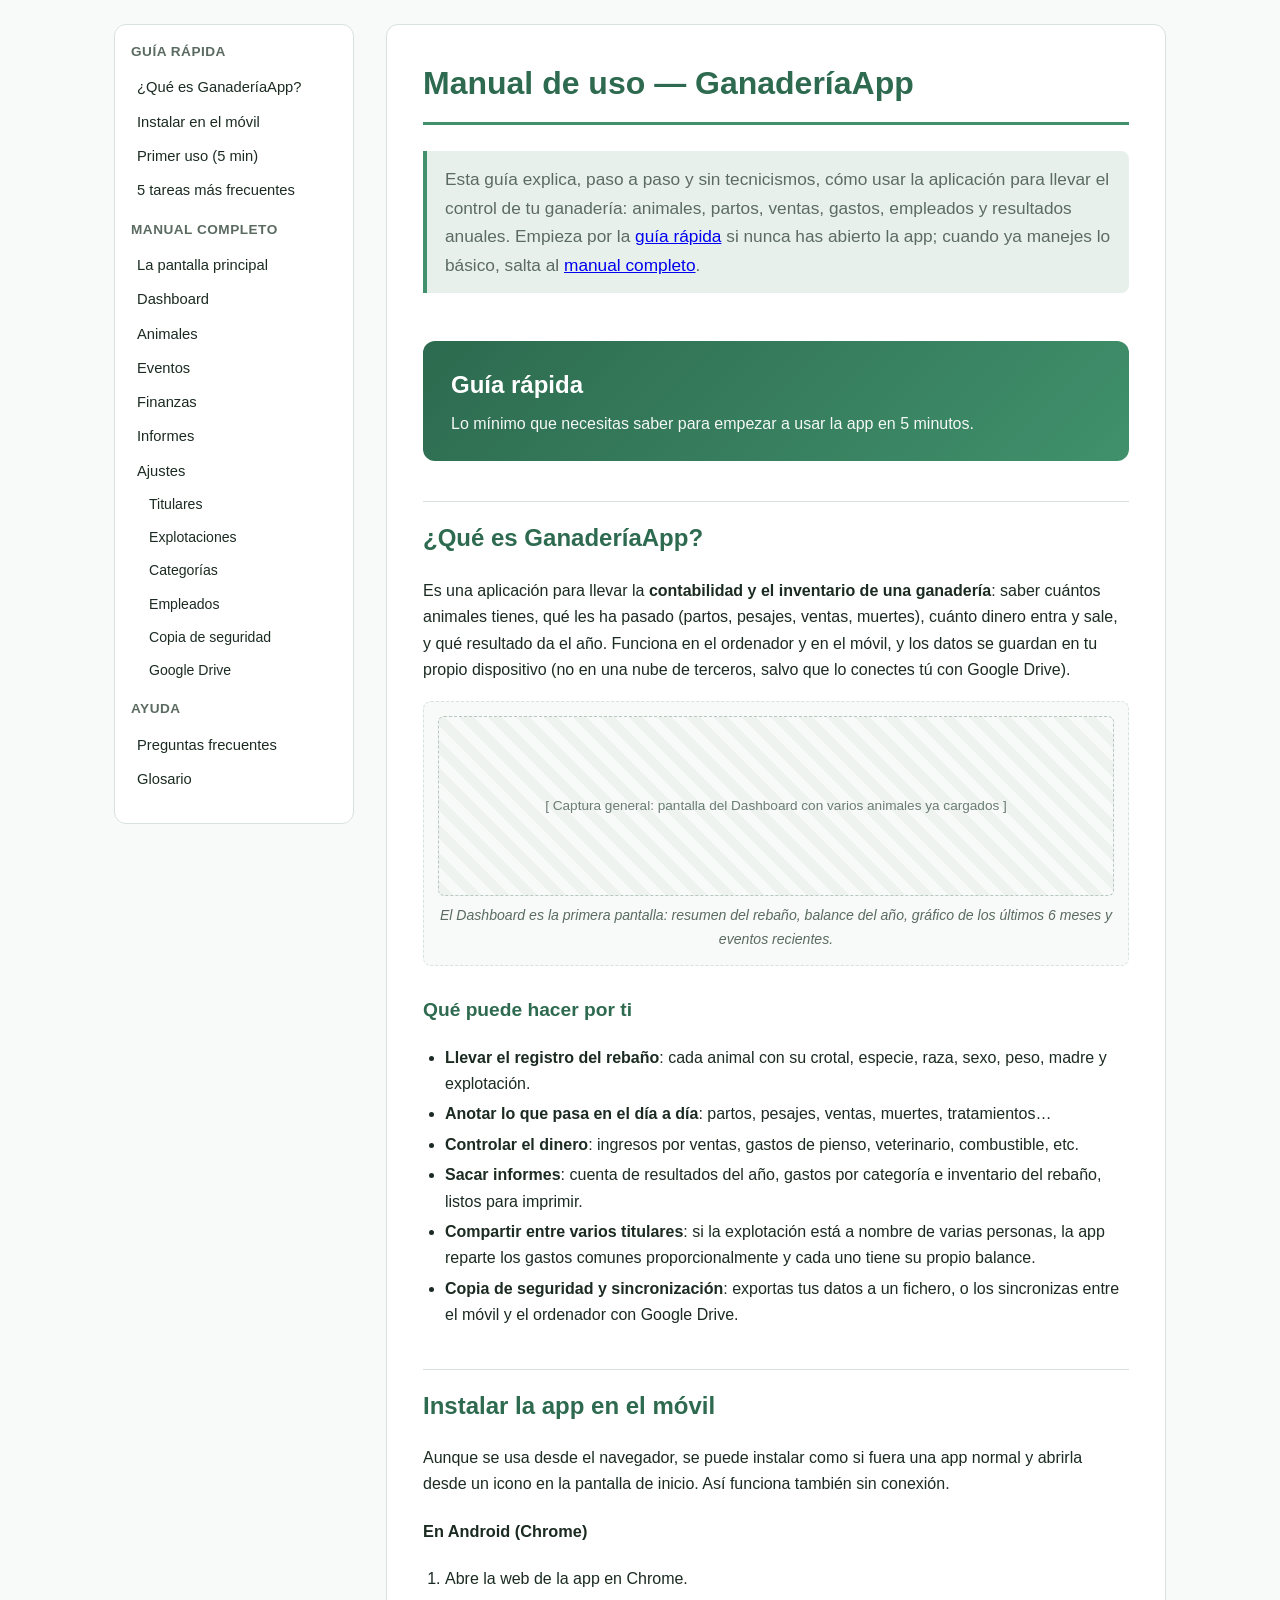
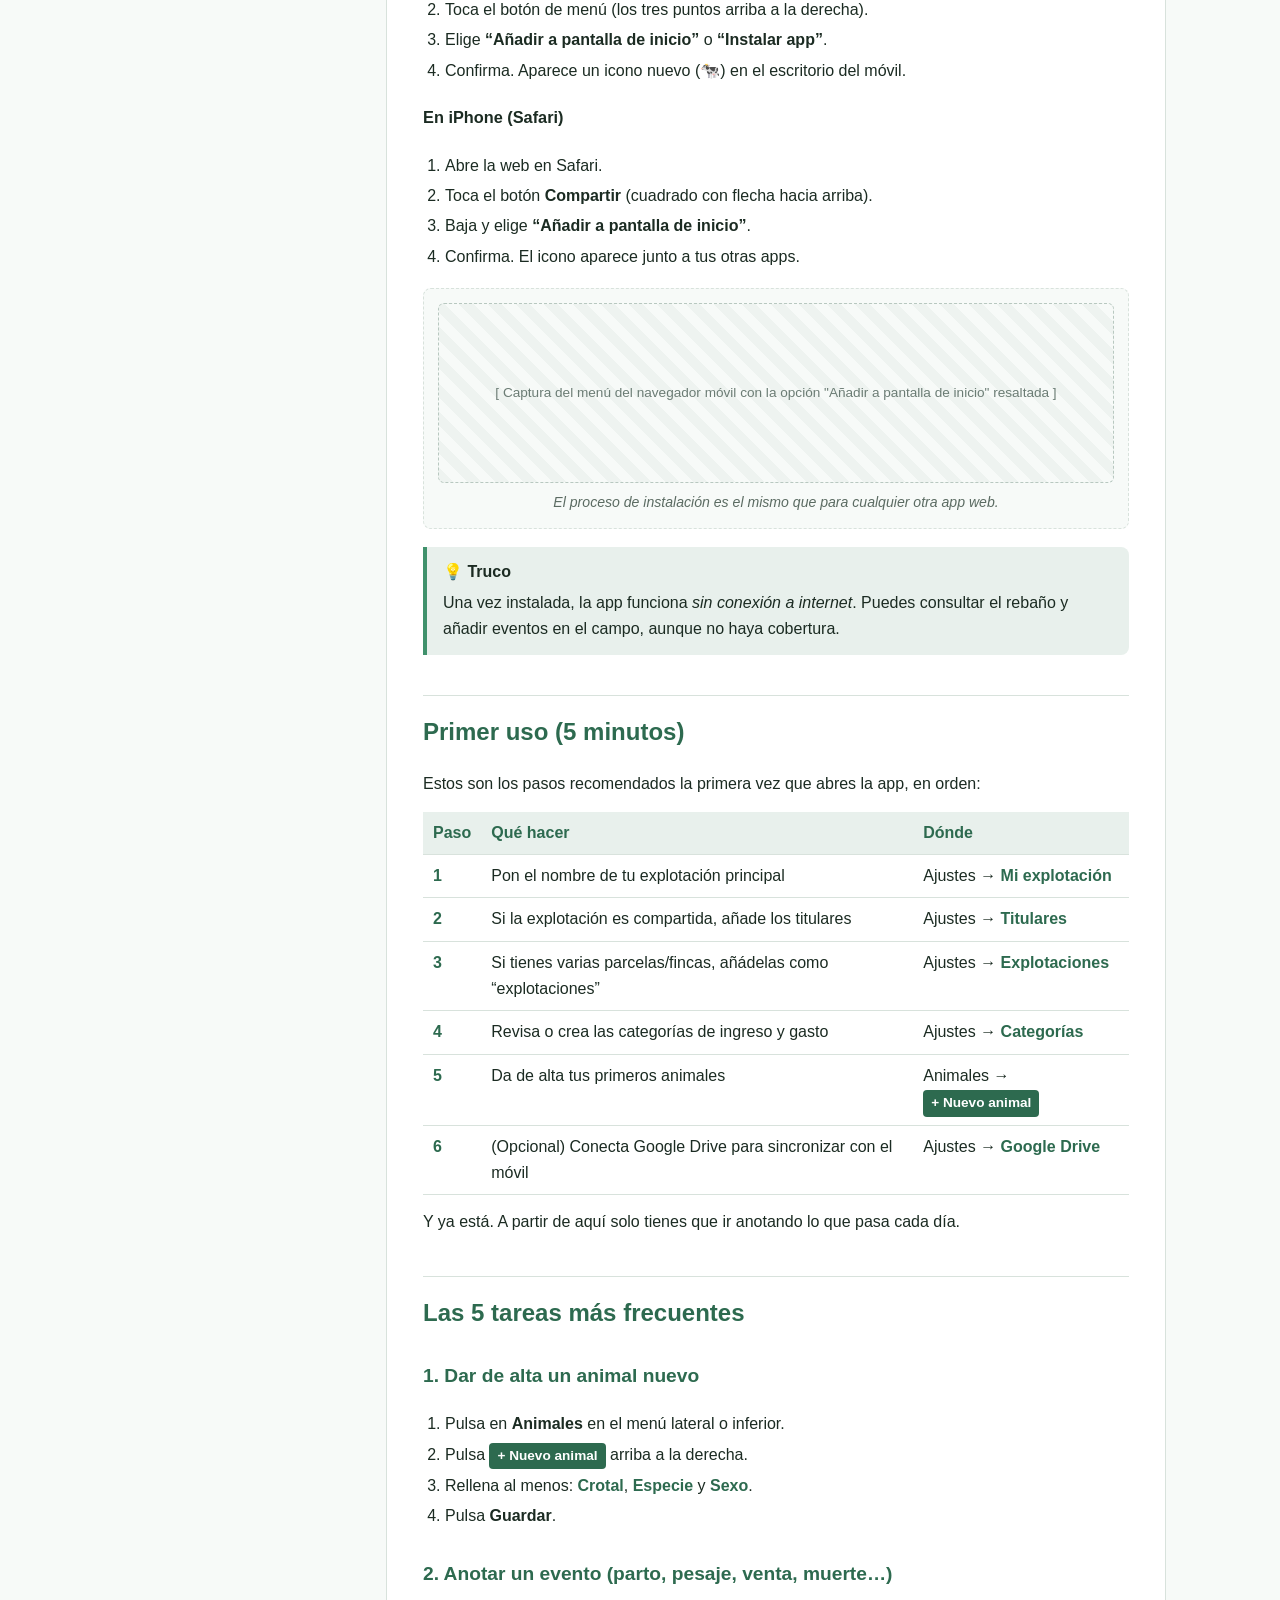
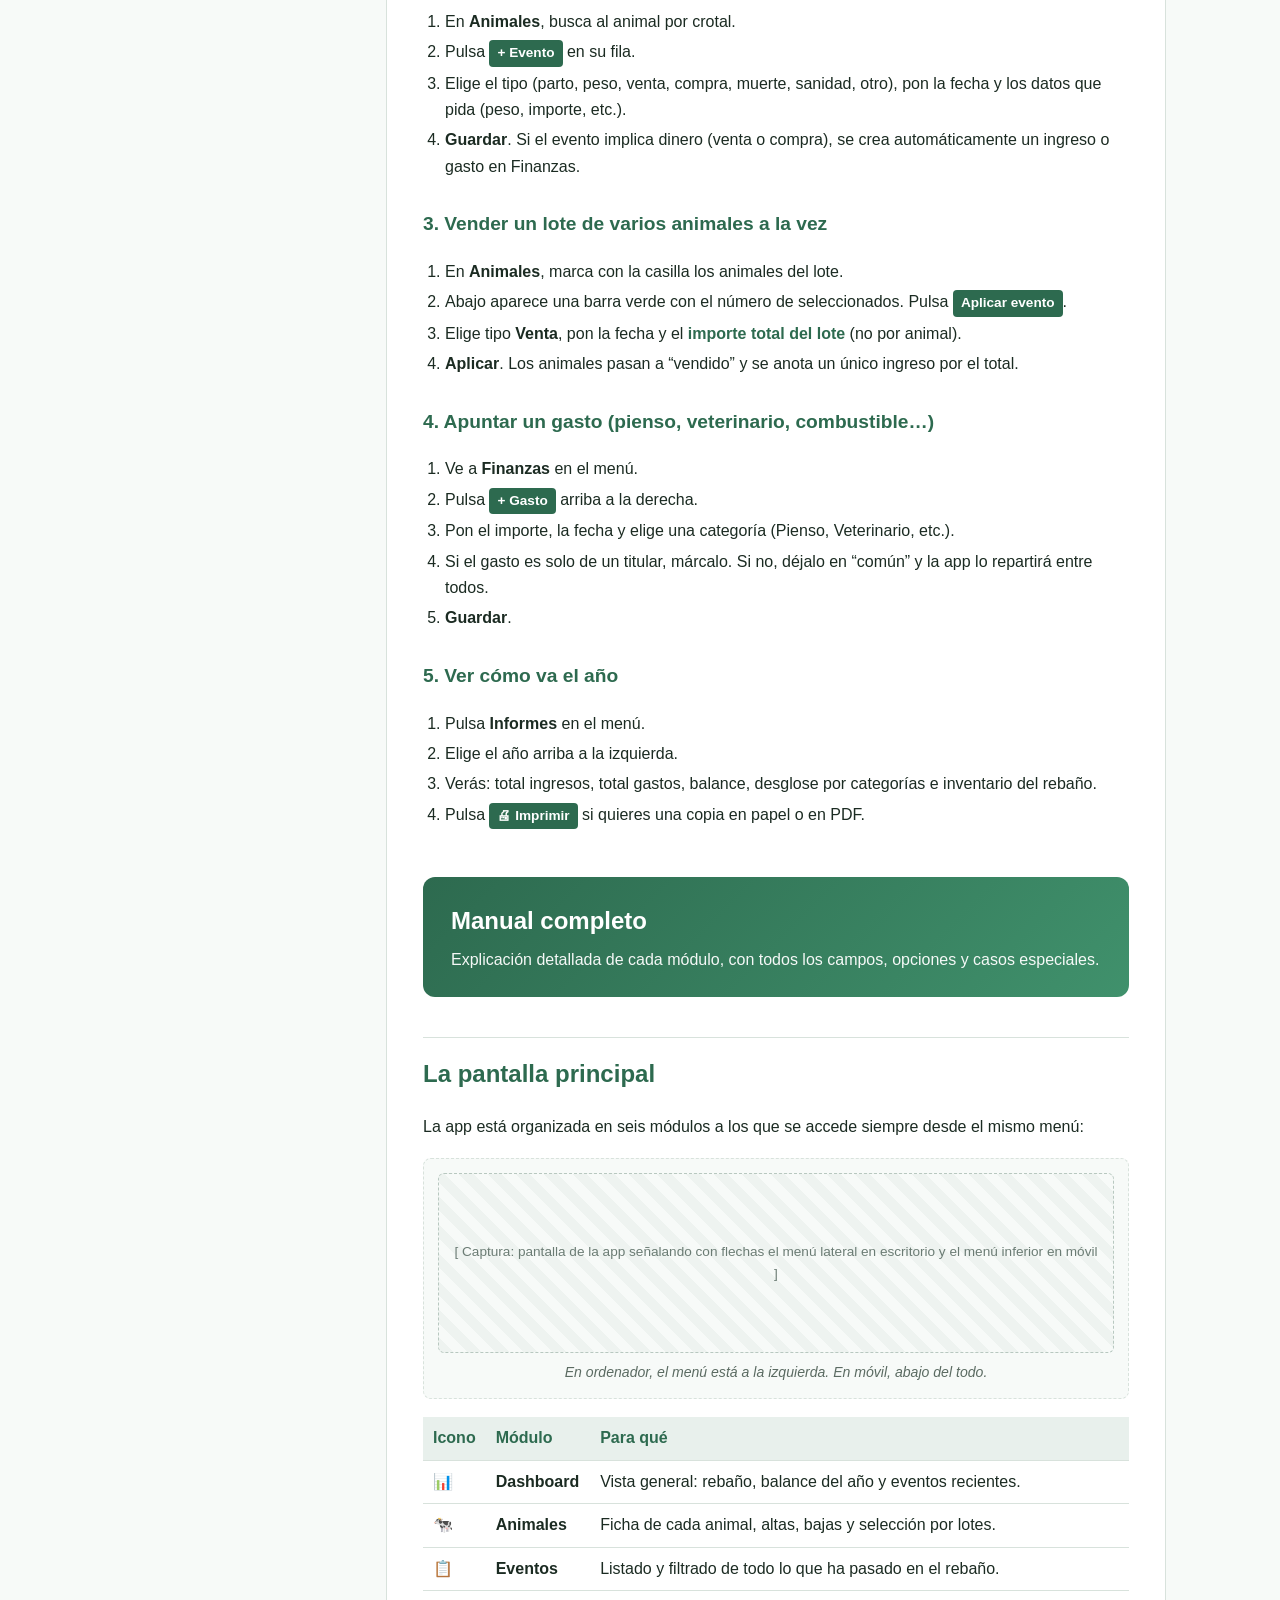
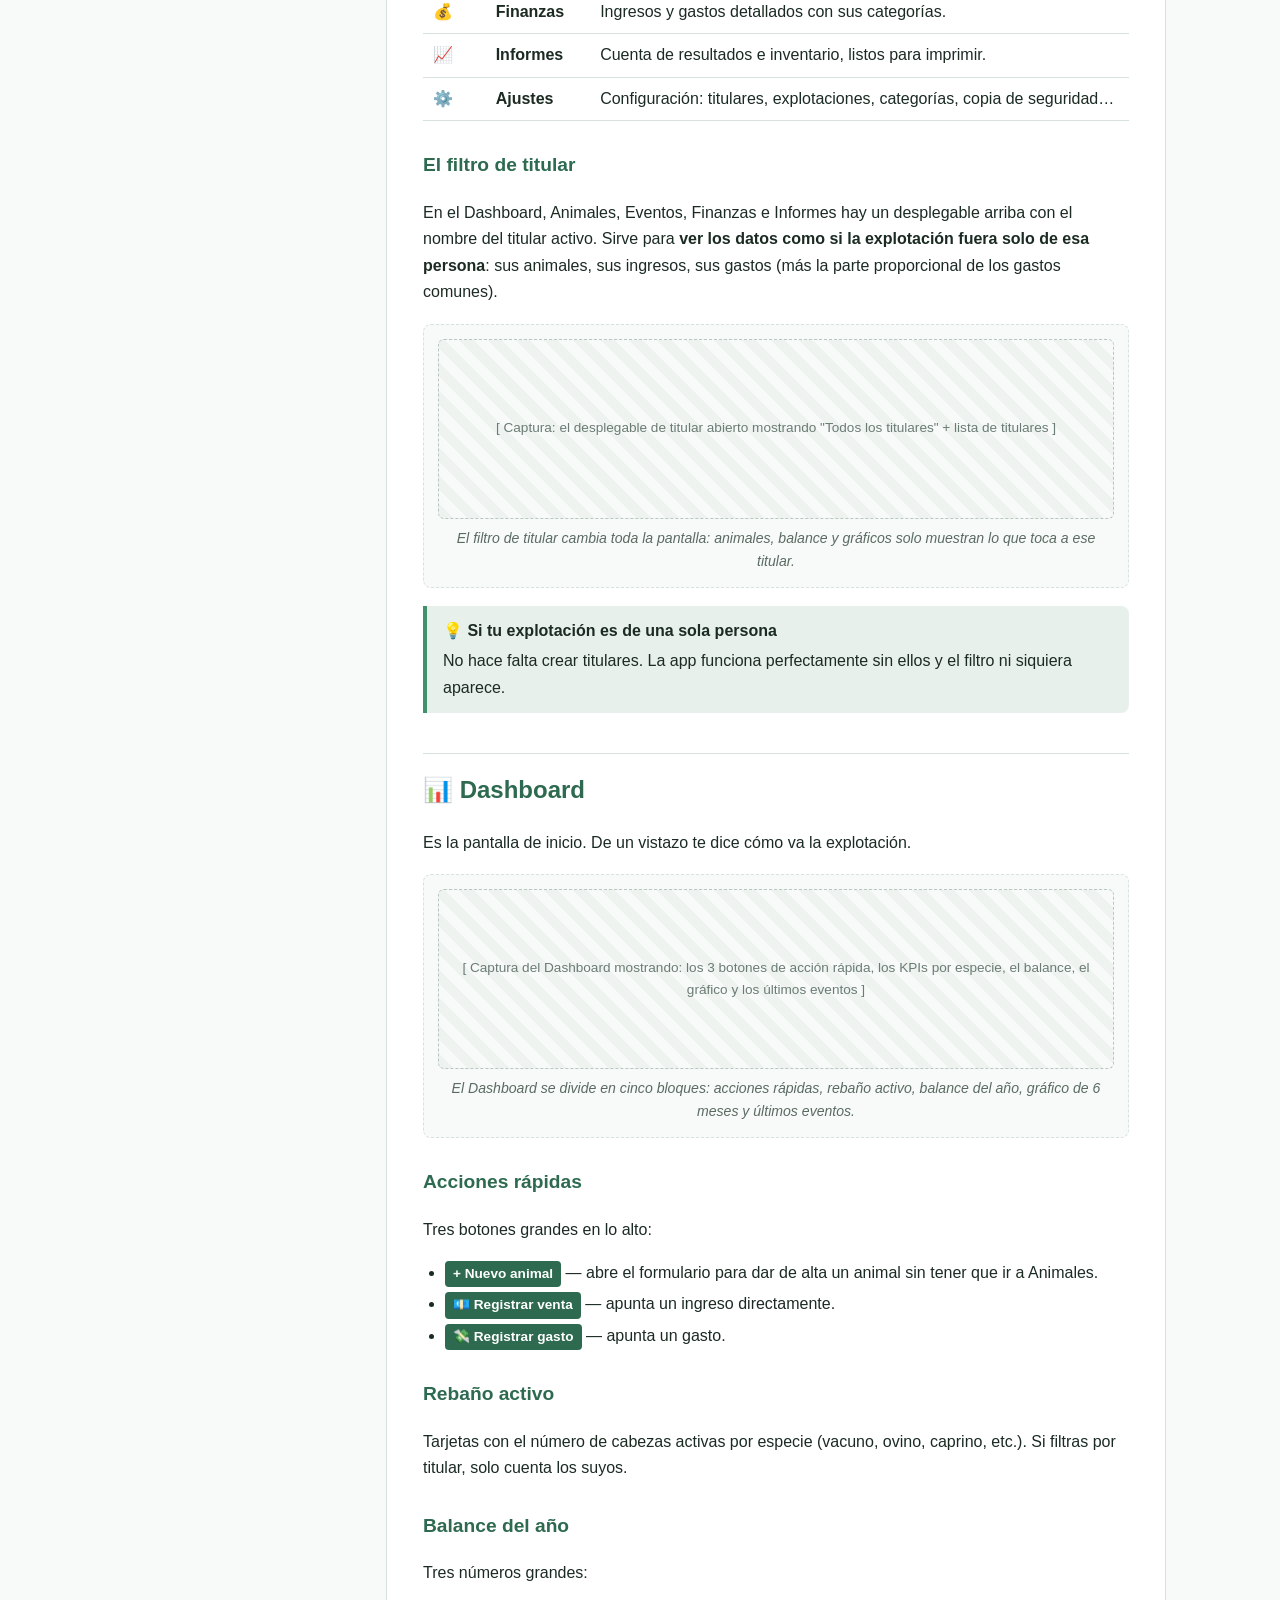
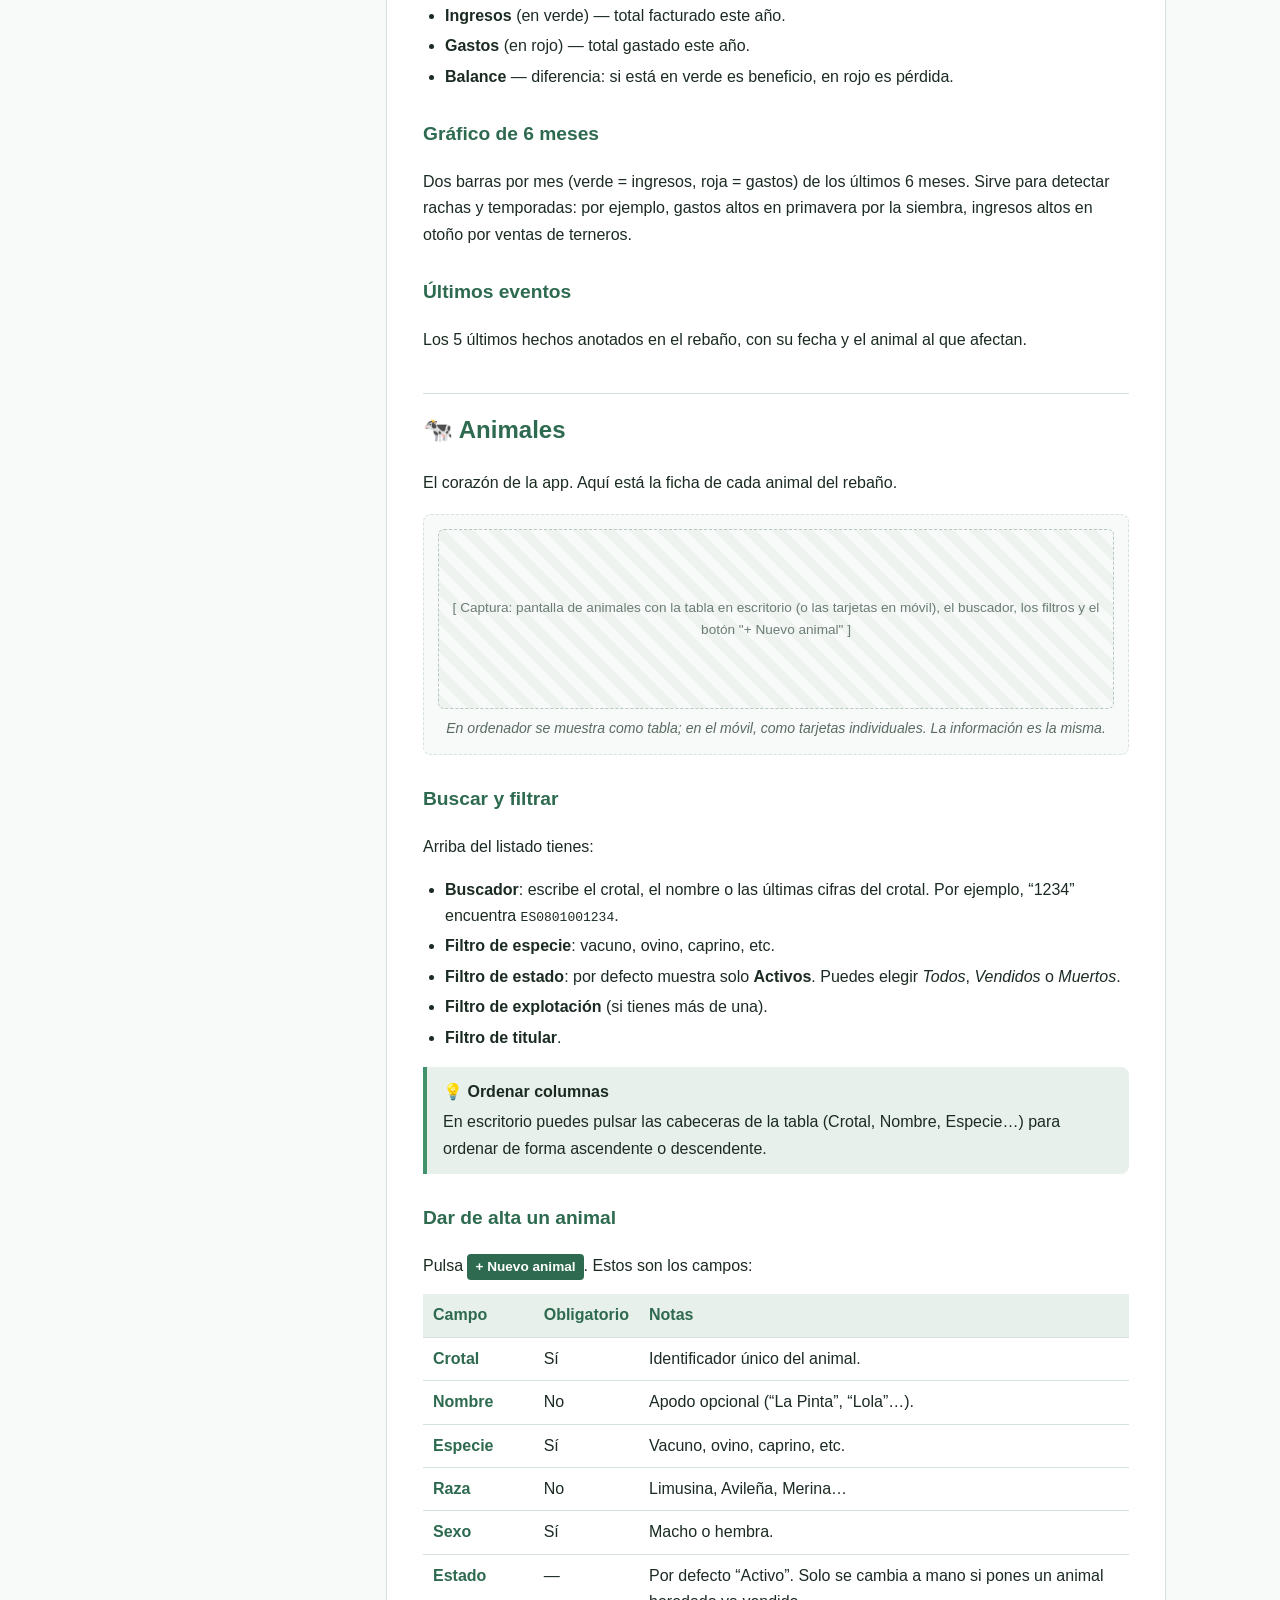
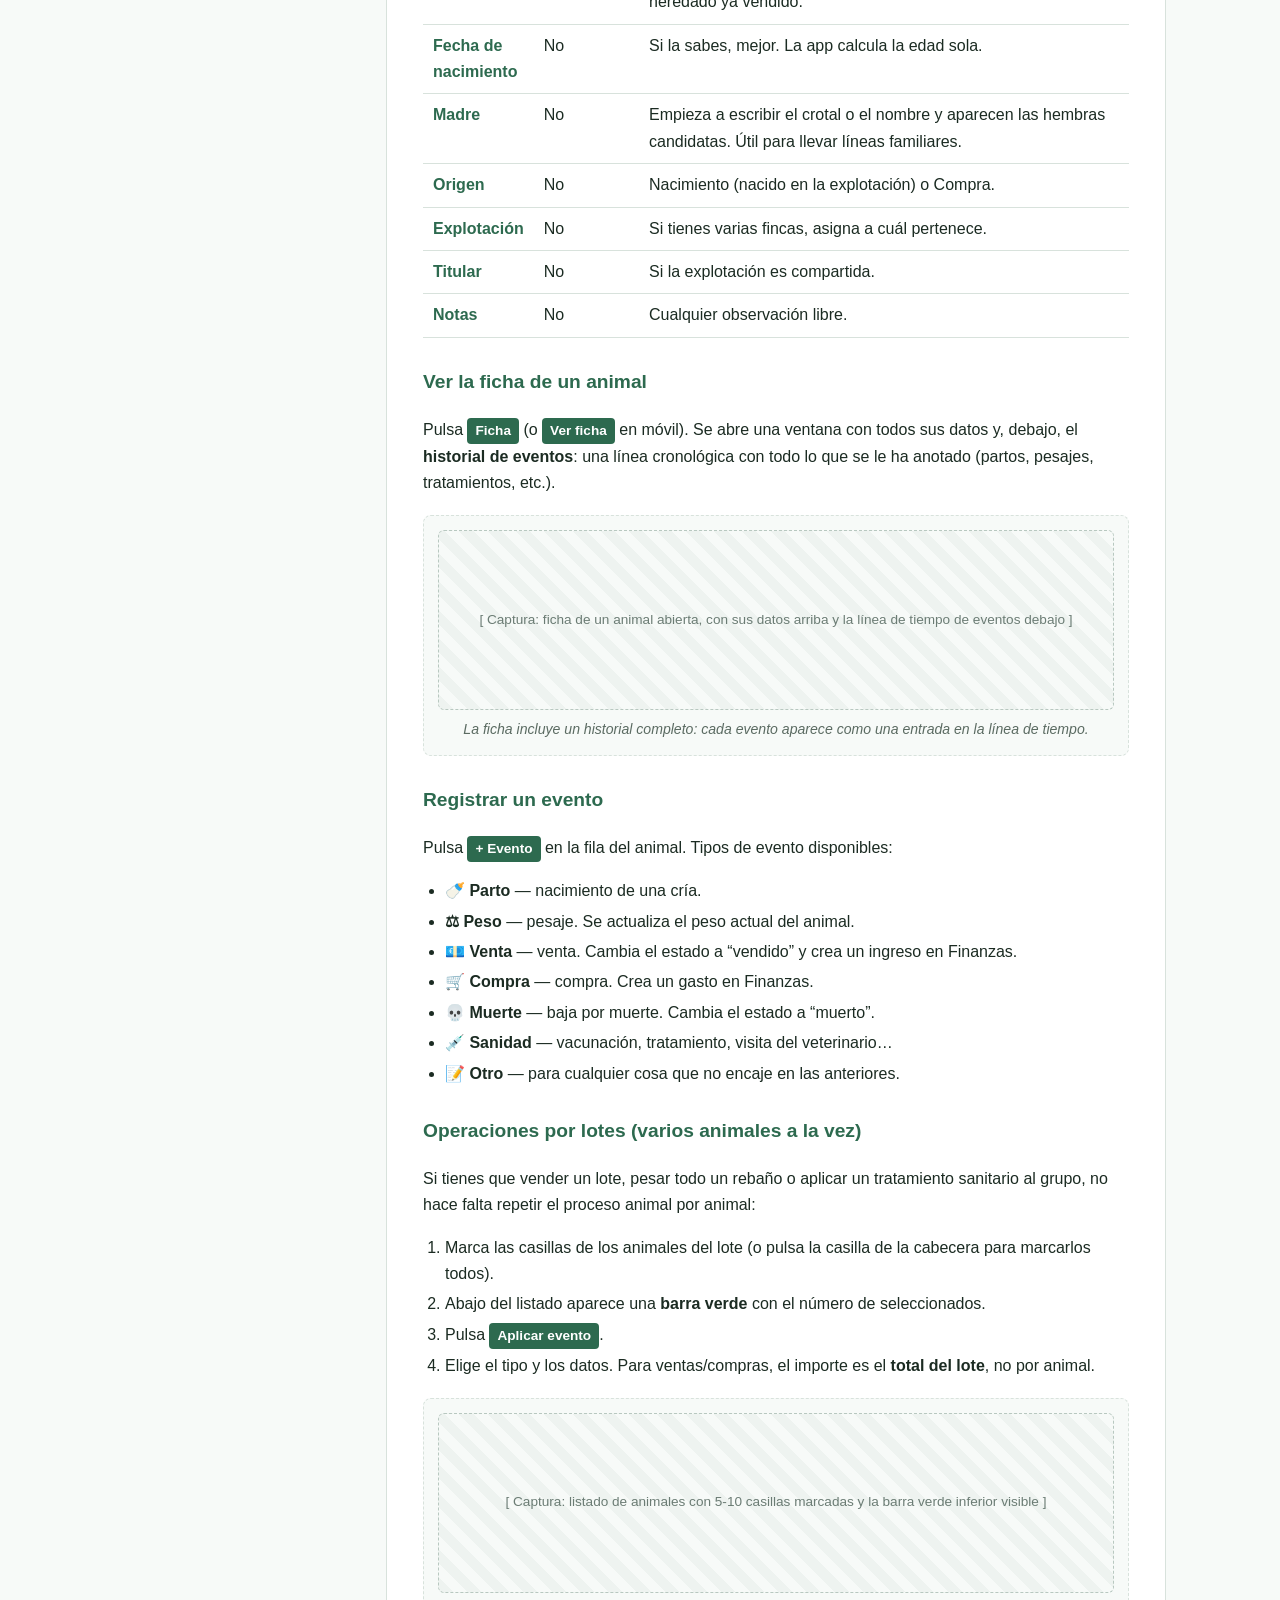
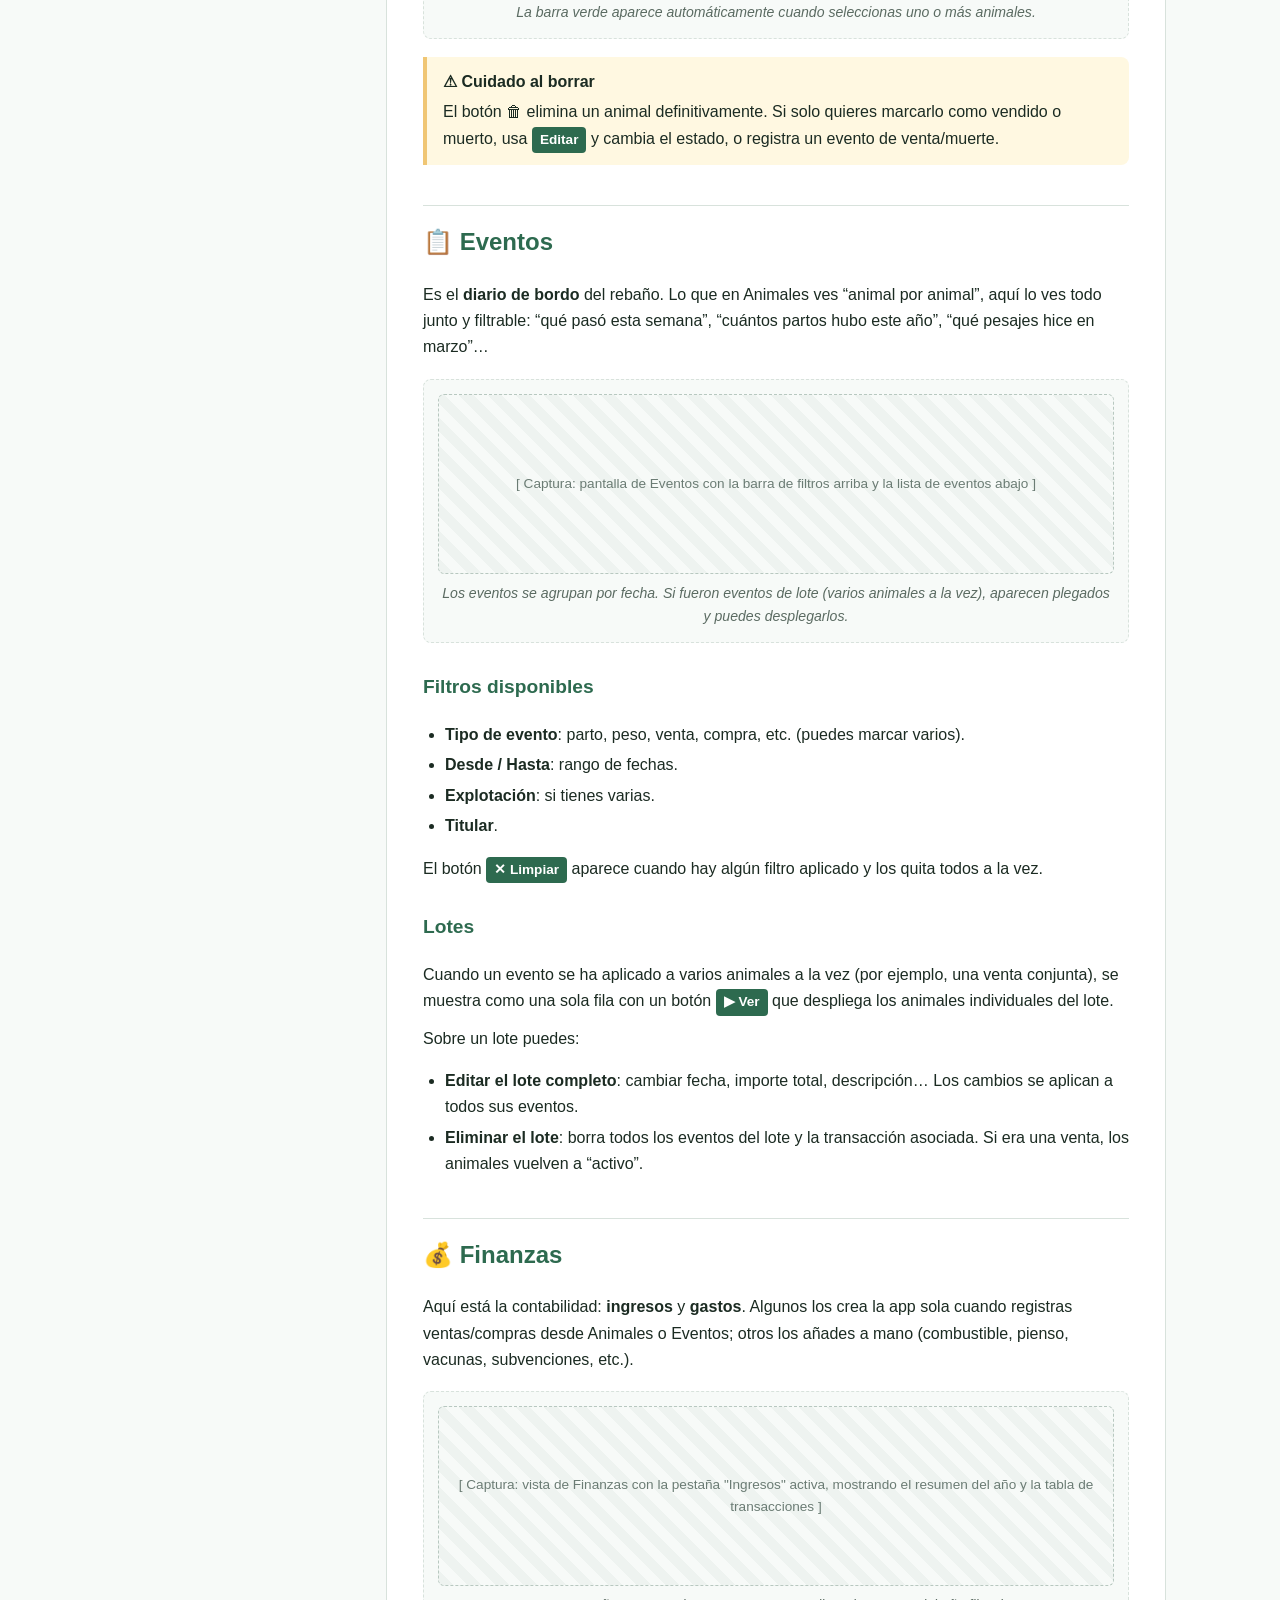
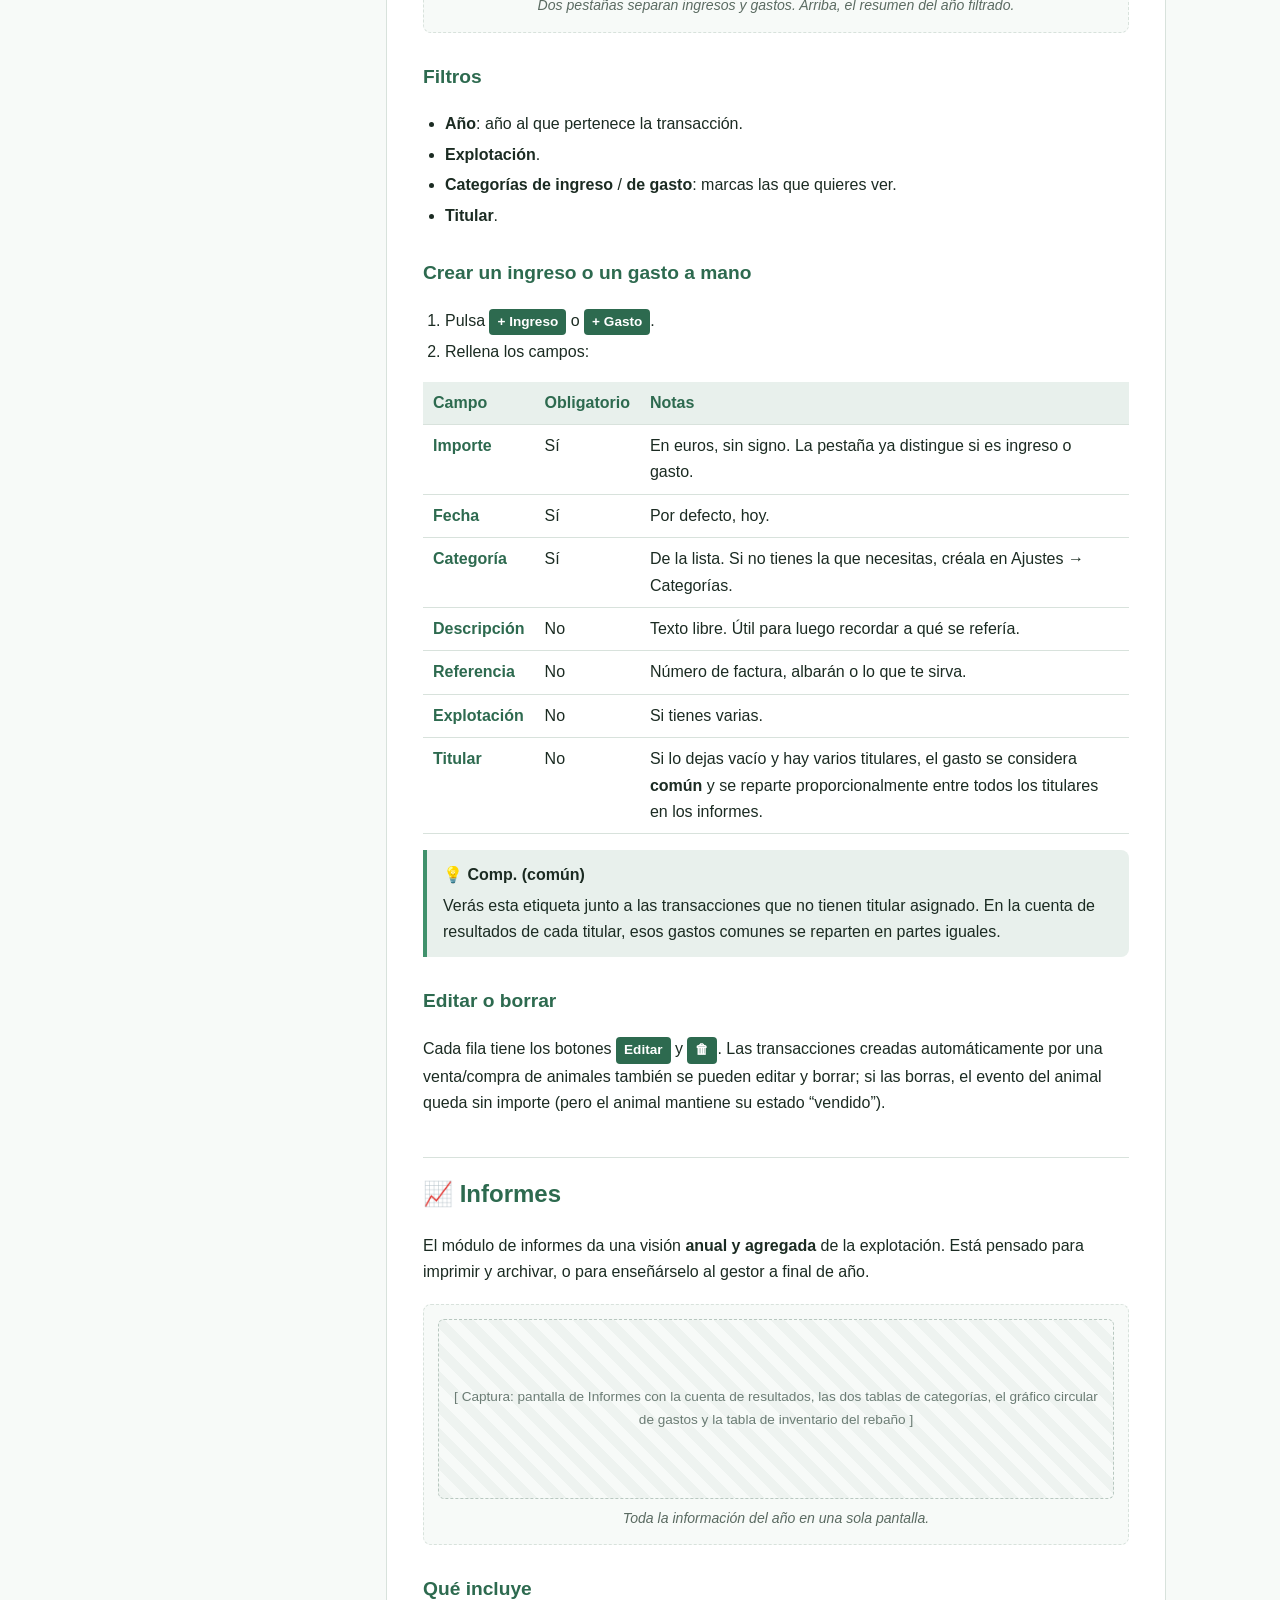
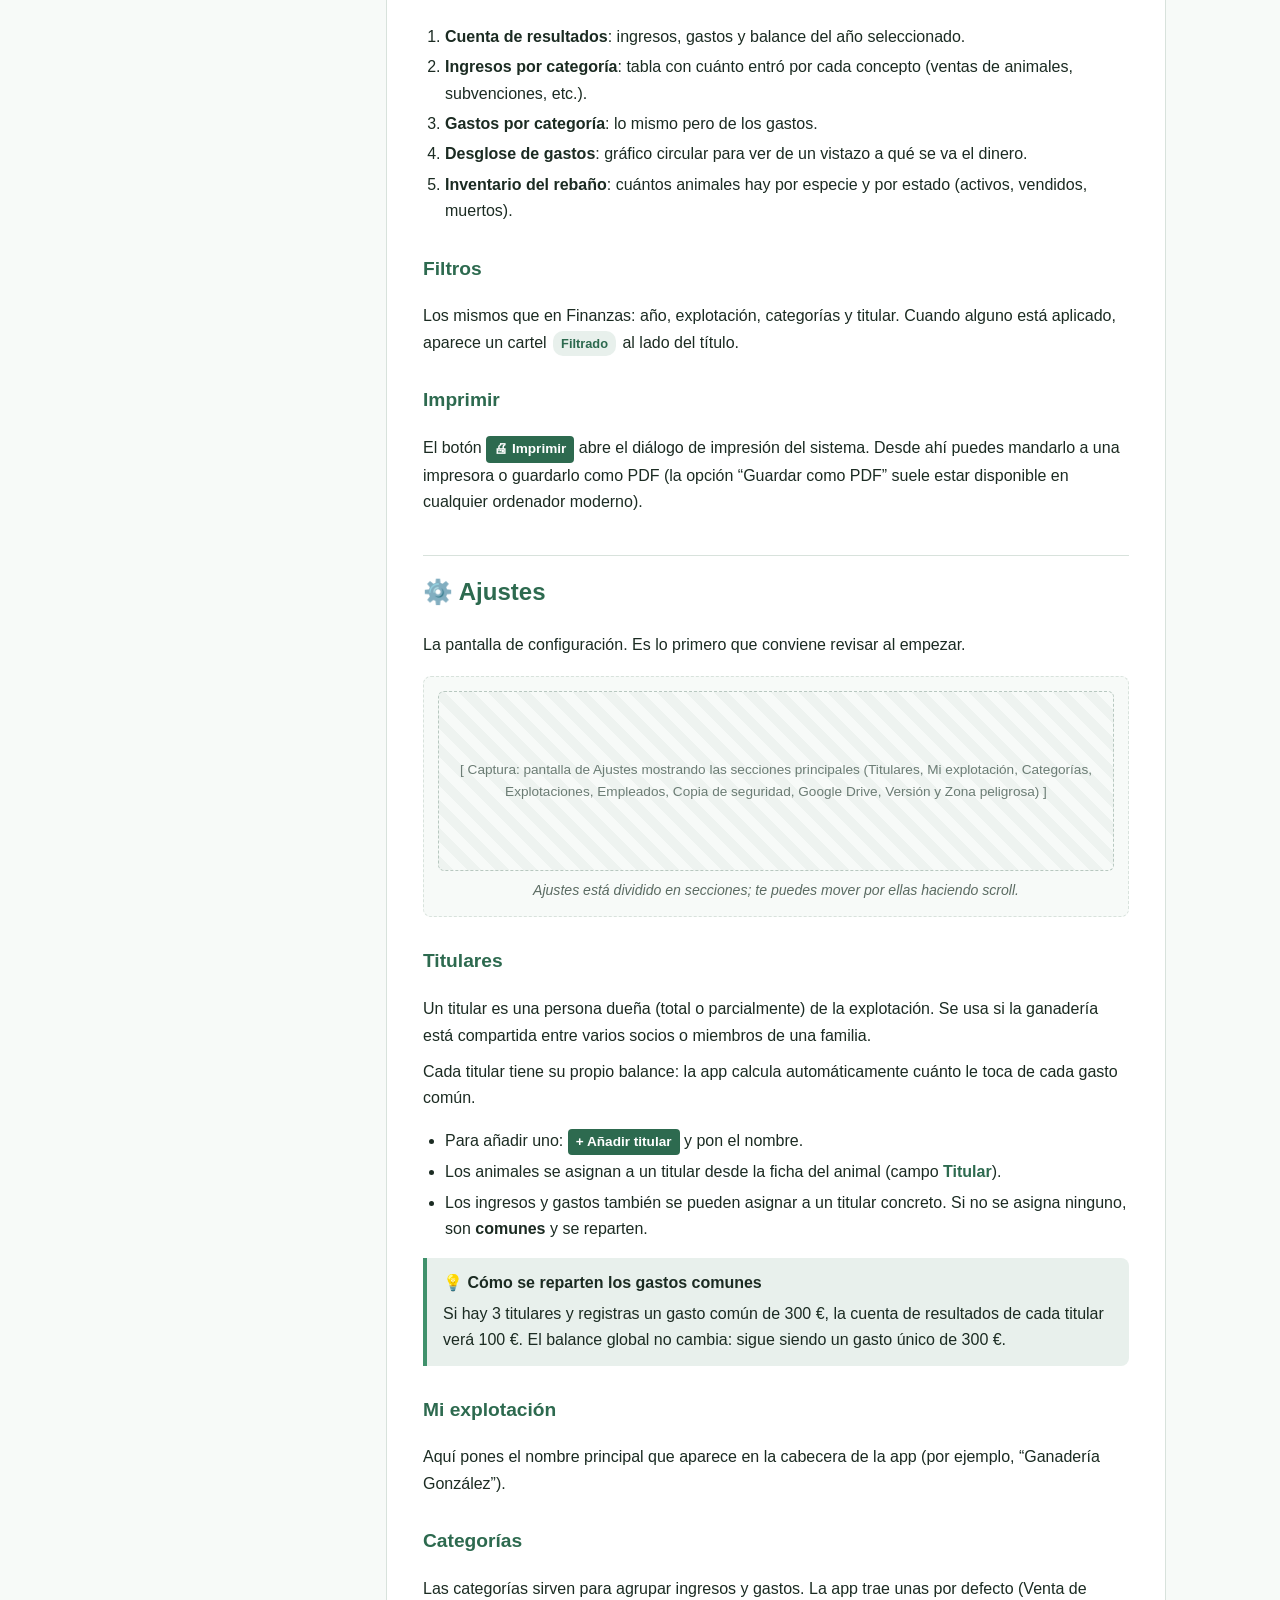
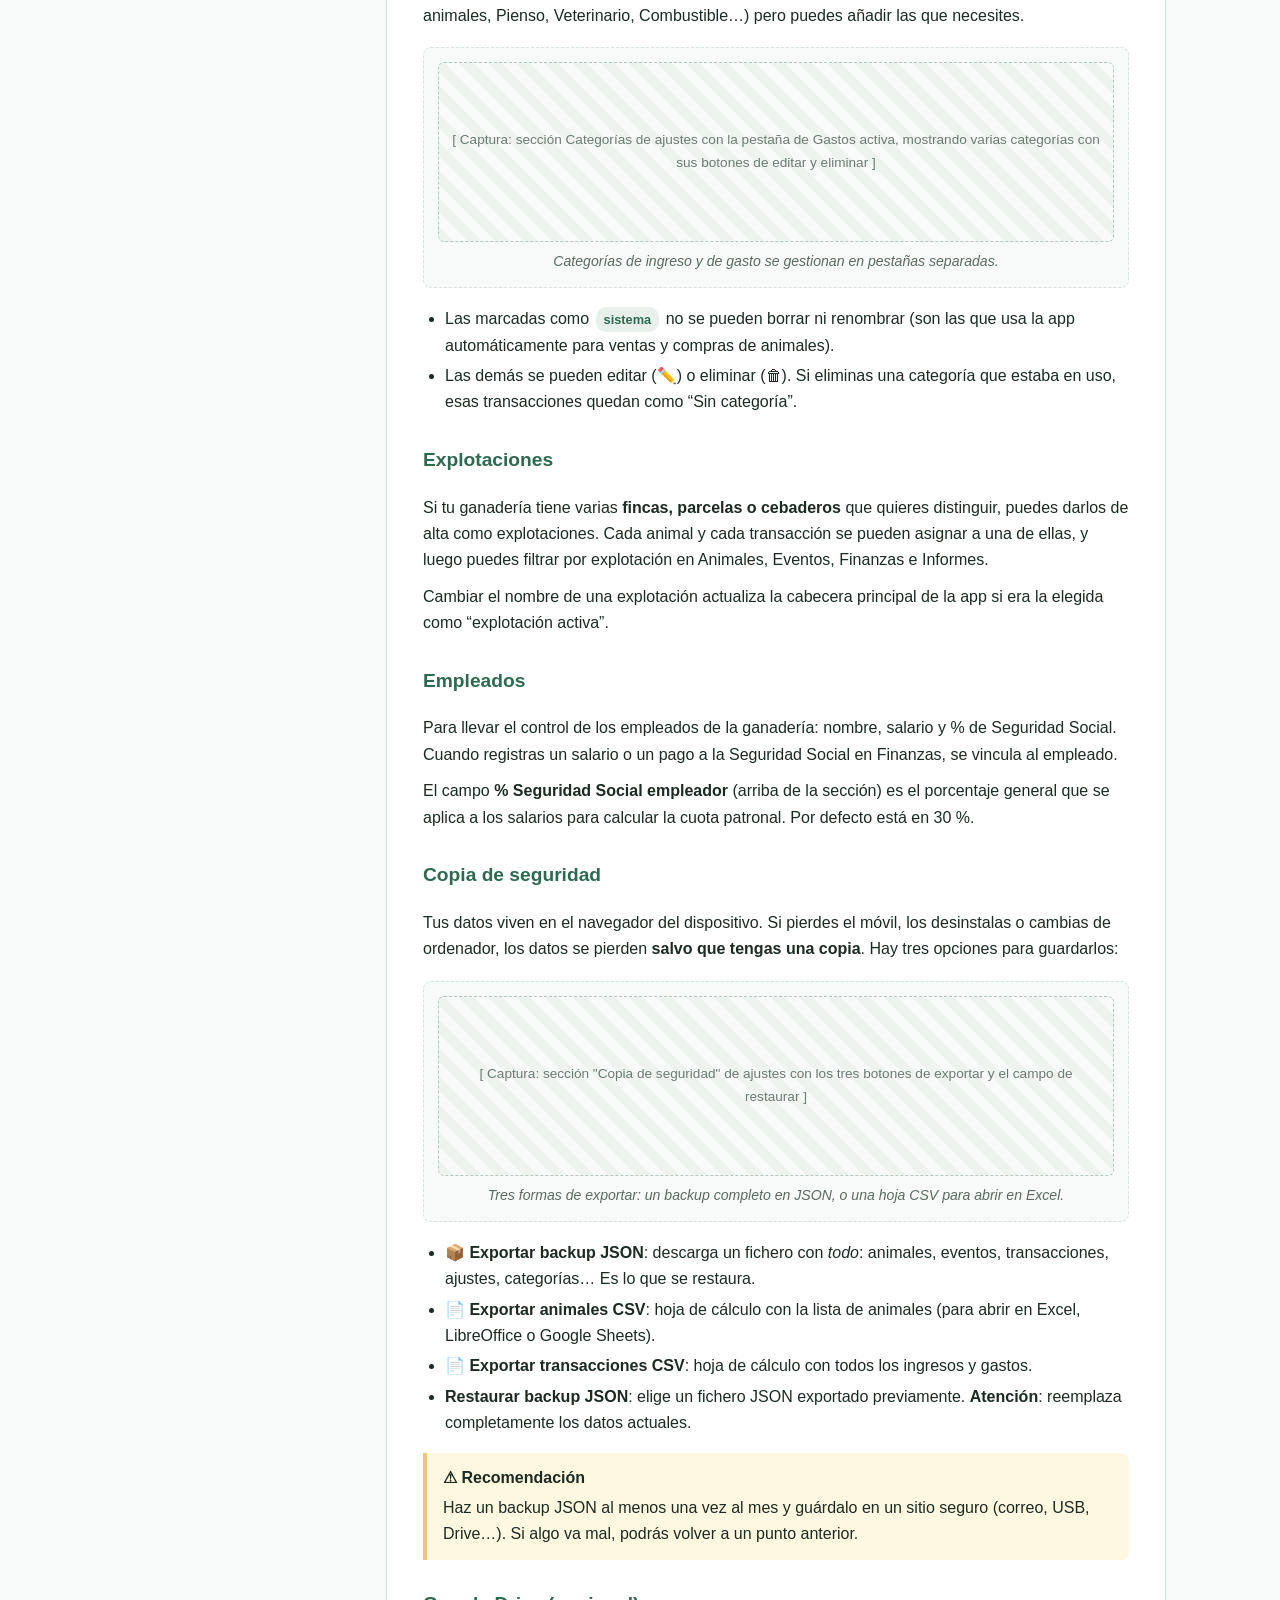
==== MANUAL.html @ 9a9048f7 "feat(ajustes): añadir enlace al manual de uso - MANUAL.html: guía rápida + manual completo de la app" ====
<!DOCTYPE html>
<html lang="es">
<head>
  <meta charset="UTF-8">
  <meta name="viewport" content="width=device-width, initial-scale=1.0">
  <title>Manual de uso — GanaderíaApp</title>
  <style>
    :root {
      --primary: #2d6a4f;
      --primary-light: #40916c;
      --bg: #f7faf8;
      --surface: #ffffff;
      --border: #d8e2dc;
      --text: #1b2b22;
      --muted: #5b6b62;
      --warn-bg: #fff8e1;
      --warn-border: #f0c674;
      --info-bg: #e8f0ec;
      --info-border: #95d5b2;
      --danger-bg: #ffe9e9;
      --danger-border: #e63946;
    }
    * { box-sizing: border-box; }
    body {
      font-family: -apple-system, BlinkMacSystemFont, "Segoe UI", Roboto, "Helvetica Neue", Arial, sans-serif;
      color: var(--text);
      background: var(--bg);
      margin: 0;
      line-height: 1.65;
    }
    .layout { max-width: 1100px; margin: 0 auto; padding: 24px; display: grid; grid-template-columns: 240px 1fr; gap: 32px; }
    @media (max-width: 880px) { .layout { grid-template-columns: 1fr; padding: 16px; gap: 16px; } nav.toc { position: static !important; max-height: none !important; } }

    nav.toc {
      position: sticky;
      top: 24px;
      align-self: start;
      background: var(--surface);
      border: 1px solid var(--border);
      border-radius: 12px;
      padding: 16px;
      max-height: calc(100vh - 48px);
      overflow-y: auto;
      font-size: 0.92rem;
    }
    nav.toc h3 { margin: 0 0 8px; font-size: 0.85rem; text-transform: uppercase; letter-spacing: 0.5px; color: var(--muted); }
    nav.toc ul { list-style: none; padding: 0; margin: 0 0 12px; }
    nav.toc li { margin: 2px 0; }
    nav.toc a { color: var(--text); text-decoration: none; display: block; padding: 4px 6px; border-radius: 6px; }
    nav.toc a:hover { background: var(--info-bg); color: var(--primary); }
    nav.toc ul ul { padding-left: 12px; font-size: 0.88rem; }

    article {
      background: var(--surface);
      border: 1px solid var(--border);
      border-radius: 12px;
      padding: 32px 36px;
    }
    article h1 { color: var(--primary); margin-top: 0; font-size: 2rem; border-bottom: 3px solid var(--primary-light); padding-bottom: 12px; }
    article h2 { color: var(--primary); margin-top: 40px; padding-top: 16px; border-top: 1px solid var(--border); font-size: 1.5rem; }
    article h3 { color: var(--primary); margin-top: 28px; font-size: 1.2rem; }
    article h4 { color: var(--text); margin-top: 20px; font-size: 1.02rem; }
    article p { margin: 10px 0; }
    article ol, article ul { padding-left: 22px; }
    article li { margin: 4px 0; }

    .lead {
      font-size: 1.08rem;
      color: var(--muted);
      background: var(--info-bg);
      border-left: 4px solid var(--primary-light);
      padding: 14px 18px;
      border-radius: 0 8px 8px 0;
      margin: 16px 0 24px;
    }

    .callout {
      border-left: 4px solid;
      padding: 12px 16px;
      border-radius: 0 8px 8px 0;
      margin: 16px 0;
    }
    .callout.tip { background: var(--info-bg); border-color: var(--primary-light); }
    .callout.warn { background: var(--warn-bg); border-color: var(--warn-border); }
    .callout.danger { background: var(--danger-bg); border-color: var(--danger-border); }
    .callout strong { display: block; margin-bottom: 4px; }

    figure {
      margin: 18px 0;
      padding: 14px;
      background: var(--bg);
      border: 1px dashed var(--border);
      border-radius: 8px;
      text-align: center;
    }
    figure img {
      max-width: 100%;
      height: auto;
      border-radius: 6px;
      border: 1px solid var(--border);
      background: #fff;
    }
    figure figcaption {
      font-size: 0.88rem;
      color: var(--muted);
      margin-top: 8px;
      font-style: italic;
    }
    .img-placeholder {
      display: block;
      width: 100%;
      min-height: 180px;
      background: repeating-linear-gradient(45deg, #eef3f0, #eef3f0 10px, #f7faf8 10px, #f7faf8 20px);
      border-radius: 6px;
      border: 1px dashed #b8c8c0;
      color: #6b7c74;
      display: flex;
      align-items: center;
      justify-content: center;
      font-size: 0.85rem;
      padding: 12px;
    }

    table.steps {
      width: 100%;
      border-collapse: collapse;
      margin: 14px 0;
    }
    table.steps th, table.steps td {
      text-align: left;
      padding: 8px 10px;
      border-bottom: 1px solid var(--border);
      vertical-align: top;
    }
    table.steps th { background: var(--info-bg); color: var(--primary); font-weight: 600; }
    table.steps td:first-child { width: 50px; font-weight: 700; color: var(--primary); }

    .badge {
      display: inline-block;
      padding: 2px 8px;
      border-radius: 10px;
      font-size: 0.8rem;
      font-weight: 600;
      background: var(--info-bg);
      color: var(--primary);
      margin: 0 2px;
    }
    .kbd {
      display: inline-block;
      padding: 1px 6px;
      border-radius: 4px;
      background: #f0f3f1;
      border: 1px solid var(--border);
      font-family: ui-monospace, Menlo, Consolas, monospace;
      font-size: 0.88rem;
    }
    .field { font-weight: 600; color: var(--primary); }
    .btn-ref {
      display: inline-block;
      padding: 2px 8px;
      background: var(--primary);
      color: #fff;
      border-radius: 4px;
      font-size: 0.85rem;
      font-weight: 600;
    }

    details.faq {
      background: var(--bg);
      border: 1px solid var(--border);
      border-radius: 8px;
      margin: 10px 0;
      padding: 0;
    }
    details.faq summary {
      padding: 12px 16px;
      cursor: pointer;
      font-weight: 600;
      color: var(--primary);
    }
    details.faq[open] summary { border-bottom: 1px solid var(--border); }
    details.faq > p, details.faq > ul, details.faq > ol { padding: 0 16px 12px; margin: 12px 0 0; }

    .toc-back {
      display: inline-block;
      margin-top: 8px;
      font-size: 0.85rem;
      color: var(--muted);
      text-decoration: none;
    }
    .toc-back:hover { color: var(--primary); }

    .section-divider {
      margin: 48px 0 0;
      padding: 24px 28px;
      background: linear-gradient(135deg, var(--primary) 0%, var(--primary-light) 100%);
      color: #fff;
      border-radius: 12px;
    }
    .section-divider h2 { color: #fff; border: none; margin: 0; padding: 0; }
    .section-divider p { margin: 6px 0 0; opacity: 0.95; }

    @media print {
      body { background: #fff; }
      nav.toc { display: none; }
      .layout { grid-template-columns: 1fr; padding: 0; }
      article { border: none; padding: 0; }
      a { color: var(--text); text-decoration: none; }
    }
  </style>
</head>
<body>
<div class="layout">

<nav class="toc">
  <h3>Guía rápida</h3>
  <ul>
    <li><a href="#qe-es">¿Qué es GanaderíaApp?</a></li>
    <li><a href="#instalar">Instalar en el móvil</a></li>
    <li><a href="#primer-uso">Primer uso (5 min)</a></li>
    <li><a href="#tareas-comunes">5 tareas más frecuentes</a></li>
  </ul>
  <h3>Manual completo</h3>
  <ul>
    <li><a href="#interfaz">La pantalla principal</a></li>
    <li><a href="#dashboard">Dashboard</a></li>
    <li><a href="#animales">Animales</a></li>
    <li><a href="#eventos">Eventos</a></li>
    <li><a href="#finanzas">Finanzas</a></li>
    <li><a href="#informes">Informes</a></li>
    <li><a href="#ajustes">Ajustes</a>
      <ul>
        <li><a href="#titulares">Titulares</a></li>
        <li><a href="#explotaciones">Explotaciones</a></li>
        <li><a href="#categorias">Categorías</a></li>
        <li><a href="#empleados">Empleados</a></li>
        <li><a href="#copia-seguridad">Copia de seguridad</a></li>
        <li><a href="#drive">Google Drive</a></li>
      </ul>
    </li>
  </ul>
  <h3>Ayuda</h3>
  <ul>
    <li><a href="#faq">Preguntas frecuentes</a></li>
    <li><a href="#glosario">Glosario</a></li>
  </ul>
</nav>

<article>

<h1>Manual de uso — GanaderíaApp</h1>
<p class="lead">
  Esta guía explica, paso a paso y sin tecnicismos, cómo usar la aplicación para llevar el control
  de tu ganadería: animales, partos, ventas, gastos, empleados y resultados anuales. Empieza por la
  <a href="#qe-es">guía rápida</a> si nunca has abierto la app; cuando ya manejes lo básico, salta al
  <a href="#interfaz">manual completo</a>.
</p>


<!-- ====================================================== -->
<!-- GUÍA RÁPIDA                                            -->
<!-- ====================================================== -->

<div class="section-divider">
  <h2>Guía rápida</h2>
  <p>Lo mínimo que necesitas saber para empezar a usar la app en 5 minutos.</p>
</div>


<h2 id="qe-es">¿Qué es GanaderíaApp?</h2>

<p>
  Es una aplicación para llevar la <strong>contabilidad y el inventario de una ganadería</strong>:
  saber cuántos animales tienes, qué les ha pasado (partos, pesajes, ventas, muertes), cuánto dinero
  entra y sale, y qué resultado da el año. Funciona en el ordenador y en el móvil, y los datos se
  guardan en tu propio dispositivo (no en una nube de terceros, salvo que lo conectes tú con Google
  Drive).
</p>

<figure>
  <img src="docs/img/dashboard-overview.png" alt="Pantalla principal de la app" onerror="this.style.display='none';this.nextElementSibling.style.display='flex'">
  <span class="img-placeholder" style="display:none">[ Captura general: pantalla del Dashboard con varios animales ya cargados ]</span>
  <figcaption>El Dashboard es la primera pantalla: resumen del rebaño, balance del año, gráfico de los últimos 6 meses y eventos recientes.</figcaption>
</figure>

<h3>Qué puede hacer por ti</h3>
<ul>
  <li><strong>Llevar el registro del rebaño</strong>: cada animal con su crotal, especie, raza, sexo, peso, madre y explotación.</li>
  <li><strong>Anotar lo que pasa en el día a día</strong>: partos, pesajes, ventas, muertes, tratamientos…</li>
  <li><strong>Controlar el dinero</strong>: ingresos por ventas, gastos de pienso, veterinario, combustible, etc.</li>
  <li><strong>Sacar informes</strong>: cuenta de resultados del año, gastos por categoría e inventario del rebaño, listos para imprimir.</li>
  <li><strong>Compartir entre varios titulares</strong>: si la explotación está a nombre de varias personas, la app reparte los gastos comunes proporcionalmente y cada uno tiene su propio balance.</li>
  <li><strong>Copia de seguridad y sincronización</strong>: exportas tus datos a un fichero, o los sincronizas entre el móvil y el ordenador con Google Drive.</li>
</ul>


<h2 id="instalar">Instalar la app en el móvil</h2>

<p>
  Aunque se usa desde el navegador, se puede instalar como si fuera una app normal y abrirla desde un
  icono en la pantalla de inicio. Así funciona también sin conexión.
</p>

<h4>En Android (Chrome)</h4>
<ol>
  <li>Abre la web de la app en Chrome.</li>
  <li>Toca el botón de menú (los tres puntos arriba a la derecha).</li>
  <li>Elige <strong>“Añadir a pantalla de inicio”</strong> o <strong>“Instalar app”</strong>.</li>
  <li>Confirma. Aparece un icono nuevo (🐄) en el escritorio del móvil.</li>
</ol>

<h4>En iPhone (Safari)</h4>
<ol>
  <li>Abre la web en Safari.</li>
  <li>Toca el botón <strong>Compartir</strong> (cuadrado con flecha hacia arriba).</li>
  <li>Baja y elige <strong>“Añadir a pantalla de inicio”</strong>.</li>
  <li>Confirma. El icono aparece junto a tus otras apps.</li>
</ol>

<figure>
  <img src="docs/img/install-mobile.png" alt="Instalar la app en el móvil" onerror="this.style.display='none';this.nextElementSibling.style.display='flex'">
  <span class="img-placeholder" style="display:none">[ Captura del menú del navegador móvil con la opción "Añadir a pantalla de inicio" resaltada ]</span>
  <figcaption>El proceso de instalación es el mismo que para cualquier otra app web.</figcaption>
</figure>

<div class="callout tip">
  <strong>💡 Truco</strong>
  Una vez instalada, la app funciona <em>sin conexión a internet</em>. Puedes consultar el rebaño y
  añadir eventos en el campo, aunque no haya cobertura.
</div>


<h2 id="primer-uso">Primer uso (5 minutos)</h2>

<p>Estos son los pasos recomendados la primera vez que abres la app, en orden:</p>

<table class="steps">
  <thead><tr><th>Paso</th><th>Qué hacer</th><th>Dónde</th></tr></thead>
  <tbody>
    <tr><td>1</td><td>Pon el nombre de tu explotación principal</td><td>Ajustes → <span class="field">Mi explotación</span></td></tr>
    <tr><td>2</td><td>Si la explotación es compartida, añade los titulares</td><td>Ajustes → <span class="field">Titulares</span></td></tr>
    <tr><td>3</td><td>Si tienes varias parcelas/fincas, añádelas como “explotaciones”</td><td>Ajustes → <span class="field">Explotaciones</span></td></tr>
    <tr><td>4</td><td>Revisa o crea las categorías de ingreso y gasto</td><td>Ajustes → <span class="field">Categorías</span></td></tr>
    <tr><td>5</td><td>Da de alta tus primeros animales</td><td>Animales → <span class="btn-ref">+ Nuevo animal</span></td></tr>
    <tr><td>6</td><td>(Opcional) Conecta Google Drive para sincronizar con el móvil</td><td>Ajustes → <span class="field">Google Drive</span></td></tr>
  </tbody>
</table>

<p>Y ya está. A partir de aquí solo tienes que ir anotando lo que pasa cada día.</p>


<h2 id="tareas-comunes">Las 5 tareas más frecuentes</h2>

<h3>1. Dar de alta un animal nuevo</h3>
<ol>
  <li>Pulsa en <strong>Animales</strong> en el menú lateral o inferior.</li>
  <li>Pulsa <span class="btn-ref">+ Nuevo animal</span> arriba a la derecha.</li>
  <li>Rellena al menos: <span class="field">Crotal</span>, <span class="field">Especie</span> y <span class="field">Sexo</span>.</li>
  <li>Pulsa <strong>Guardar</strong>.</li>
</ol>

<h3>2. Anotar un evento (parto, pesaje, venta, muerte…)</h3>
<ol>
  <li>En <strong>Animales</strong>, busca al animal por crotal.</li>
  <li>Pulsa <span class="btn-ref">+ Evento</span> en su fila.</li>
  <li>Elige el tipo (parto, peso, venta, compra, muerte, sanidad, otro), pon la fecha y los datos que pida (peso, importe, etc.).</li>
  <li><strong>Guardar</strong>. Si el evento implica dinero (venta o compra), se crea automáticamente un ingreso o gasto en Finanzas.</li>
</ol>

<h3>3. Vender un lote de varios animales a la vez</h3>
<ol>
  <li>En <strong>Animales</strong>, marca con la casilla los animales del lote.</li>
  <li>Abajo aparece una barra verde con el número de seleccionados. Pulsa <span class="btn-ref">Aplicar evento</span>.</li>
  <li>Elige tipo <strong>Venta</strong>, pon la fecha y el <span class="field">importe total del lote</span> (no por animal).</li>
  <li><strong>Aplicar</strong>. Los animales pasan a “vendido” y se anota un único ingreso por el total.</li>
</ol>

<h3>4. Apuntar un gasto (pienso, veterinario, combustible…)</h3>
<ol>
  <li>Ve a <strong>Finanzas</strong> en el menú.</li>
  <li>Pulsa <span class="btn-ref">+ Gasto</span> arriba a la derecha.</li>
  <li>Pon el importe, la fecha y elige una categoría (Pienso, Veterinario, etc.).</li>
  <li>Si el gasto es solo de un titular, márcalo. Si no, déjalo en “común” y la app lo repartirá entre todos.</li>
  <li><strong>Guardar</strong>.</li>
</ol>

<h3>5. Ver cómo va el año</h3>
<ol>
  <li>Pulsa <strong>Informes</strong> en el menú.</li>
  <li>Elige el año arriba a la izquierda.</li>
  <li>Verás: total ingresos, total gastos, balance, desglose por categorías e inventario del rebaño.</li>
  <li>Pulsa <span class="btn-ref">🖨 Imprimir</span> si quieres una copia en papel o en PDF.</li>
</ol>


<!-- ====================================================== -->
<!-- MANUAL COMPLETO                                        -->
<!-- ====================================================== -->

<div class="section-divider">
  <h2>Manual completo</h2>
  <p>Explicación detallada de cada módulo, con todos los campos, opciones y casos especiales.</p>
</div>


<h2 id="interfaz">La pantalla principal</h2>

<p>La app está organizada en seis módulos a los que se accede siempre desde el mismo menú:</p>

<figure>
  <img src="docs/img/interfaz-menus.png" alt="Menús de navegación de la app" onerror="this.style.display='none';this.nextElementSibling.style.display='flex'">
  <span class="img-placeholder" style="display:none">[ Captura: pantalla de la app señalando con flechas el menú lateral en escritorio y el menú inferior en móvil ]</span>
  <figcaption>En ordenador, el menú está a la izquierda. En móvil, abajo del todo.</figcaption>
</figure>

<table class="steps">
  <thead><tr><th>Icono</th><th>Módulo</th><th>Para qué</th></tr></thead>
  <tbody>
    <tr><td>📊</td><td><strong>Dashboard</strong></td><td>Vista general: rebaño, balance del año y eventos recientes.</td></tr>
    <tr><td>🐄</td><td><strong>Animales</strong></td><td>Ficha de cada animal, altas, bajas y selección por lotes.</td></tr>
    <tr><td>📋</td><td><strong>Eventos</strong></td><td>Listado y filtrado de todo lo que ha pasado en el rebaño.</td></tr>
    <tr><td>💰</td><td><strong>Finanzas</strong></td><td>Ingresos y gastos detallados con sus categorías.</td></tr>
    <tr><td>📈</td><td><strong>Informes</strong></td><td>Cuenta de resultados e inventario, listos para imprimir.</td></tr>
    <tr><td>⚙️</td><td><strong>Ajustes</strong></td><td>Configuración: titulares, explotaciones, categorías, copia de seguridad…</td></tr>
  </tbody>
</table>

<h3>El filtro de titular</h3>

<p>
  En el Dashboard, Animales, Eventos, Finanzas e Informes hay un desplegable arriba con el nombre del
  titular activo. Sirve para <strong>ver los datos como si la explotación fuera solo de esa persona</strong>:
  sus animales, sus ingresos, sus gastos (más la parte proporcional de los gastos comunes).
</p>

<figure>
  <img src="docs/img/filtro-titular.png" alt="Filtro de titular" onerror="this.style.display='none';this.nextElementSibling.style.display='flex'">
  <span class="img-placeholder" style="display:none">[ Captura: el desplegable de titular abierto mostrando "Todos los titulares" + lista de titulares ]</span>
  <figcaption>El filtro de titular cambia toda la pantalla: animales, balance y gráficos solo muestran lo que toca a ese titular.</figcaption>
</figure>

<div class="callout tip">
  <strong>💡 Si tu explotación es de una sola persona</strong>
  No hace falta crear titulares. La app funciona perfectamente sin ellos y el filtro ni siquiera
  aparece.
</div>


<!-- ===== DASHBOARD ===== -->

<h2 id="dashboard">📊 Dashboard</h2>

<p>Es la pantalla de inicio. De un vistazo te dice cómo va la explotación.</p>

<figure>
  <img src="docs/img/dashboard-detalle.png" alt="Dashboard con sus tres bloques principales" onerror="this.style.display='none';this.nextElementSibling.style.display='flex'">
  <span class="img-placeholder" style="display:none">[ Captura del Dashboard mostrando: los 3 botones de acción rápida, los KPIs por especie, el balance, el gráfico y los últimos eventos ]</span>
  <figcaption>El Dashboard se divide en cinco bloques: acciones rápidas, rebaño activo, balance del año, gráfico de 6 meses y últimos eventos.</figcaption>
</figure>

<h3>Acciones rápidas</h3>
<p>Tres botones grandes en lo alto:</p>
<ul>
  <li><span class="btn-ref">+ Nuevo animal</span> — abre el formulario para dar de alta un animal sin tener que ir a Animales.</li>
  <li><span class="btn-ref">💶 Registrar venta</span> — apunta un ingreso directamente.</li>
  <li><span class="btn-ref">💸 Registrar gasto</span> — apunta un gasto.</li>
</ul>

<h3>Rebaño activo</h3>
<p>Tarjetas con el número de cabezas activas por especie (vacuno, ovino, caprino, etc.). Si filtras por titular, solo cuenta los suyos.</p>

<h3>Balance del año</h3>
<p>Tres números grandes:</p>
<ul>
  <li><strong>Ingresos</strong> (en verde) — total facturado este año.</li>
  <li><strong>Gastos</strong> (en rojo) — total gastado este año.</li>
  <li><strong>Balance</strong> — diferencia: si está en verde es beneficio, en rojo es pérdida.</li>
</ul>

<h3>Gráfico de 6 meses</h3>
<p>
  Dos barras por mes (verde = ingresos, roja = gastos) de los últimos 6 meses. Sirve para detectar
  rachas y temporadas: por ejemplo, gastos altos en primavera por la siembra, ingresos altos en otoño
  por ventas de terneros.
</p>

<h3>Últimos eventos</h3>
<p>Los 5 últimos hechos anotados en el rebaño, con su fecha y el animal al que afectan.</p>


<!-- ===== ANIMALES ===== -->

<h2 id="animales">🐄 Animales</h2>

<p>El corazón de la app. Aquí está la ficha de cada animal del rebaño.</p>

<figure>
  <img src="docs/img/animales-listado.png" alt="Listado de animales" onerror="this.style.display='none';this.nextElementSibling.style.display='flex'">
  <span class="img-placeholder" style="display:none">[ Captura: pantalla de animales con la tabla en escritorio (o las tarjetas en móvil), el buscador, los filtros y el botón "+ Nuevo animal" ]</span>
  <figcaption>En ordenador se muestra como tabla; en el móvil, como tarjetas individuales. La información es la misma.</figcaption>
</figure>

<h3>Buscar y filtrar</h3>

<p>Arriba del listado tienes:</p>
<ul>
  <li><strong>Buscador</strong>: escribe el crotal, el nombre o las últimas cifras del crotal. Por ejemplo, “1234” encuentra <code>ES0801001234</code>.</li>
  <li><strong>Filtro de especie</strong>: vacuno, ovino, caprino, etc.</li>
  <li><strong>Filtro de estado</strong>: por defecto muestra solo <strong>Activos</strong>. Puedes elegir <em>Todos</em>, <em>Vendidos</em> o <em>Muertos</em>.</li>
  <li><strong>Filtro de explotación</strong> (si tienes más de una).</li>
  <li><strong>Filtro de titular</strong>.</li>
</ul>

<div class="callout tip">
  <strong>💡 Ordenar columnas</strong>
  En escritorio puedes pulsar las cabeceras de la tabla (Crotal, Nombre, Especie…) para ordenar de
  forma ascendente o descendente.
</div>

<h3>Dar de alta un animal</h3>

<p>Pulsa <span class="btn-ref">+ Nuevo animal</span>. Estos son los campos:</p>

<table class="steps">
  <thead><tr><th>Campo</th><th>Obligatorio</th><th>Notas</th></tr></thead>
  <tbody>
    <tr><td><span class="field">Crotal</span></td><td>Sí</td><td>Identificador único del animal.</td></tr>
    <tr><td><span class="field">Nombre</span></td><td>No</td><td>Apodo opcional (“La Pinta”, “Lola”…).</td></tr>
    <tr><td><span class="field">Especie</span></td><td>Sí</td><td>Vacuno, ovino, caprino, etc.</td></tr>
    <tr><td><span class="field">Raza</span></td><td>No</td><td>Limusina, Avileña, Merina…</td></tr>
    <tr><td><span class="field">Sexo</span></td><td>Sí</td><td>Macho o hembra.</td></tr>
    <tr><td><span class="field">Estado</span></td><td>—</td><td>Por defecto “Activo”. Solo se cambia a mano si pones un animal heredado ya vendido.</td></tr>
    <tr><td><span class="field">Fecha de nacimiento</span></td><td>No</td><td>Si la sabes, mejor. La app calcula la edad sola.</td></tr>
    <tr><td><span class="field">Madre</span></td><td>No</td><td>Empieza a escribir el crotal o el nombre y aparecen las hembras candidatas. Útil para llevar líneas familiares.</td></tr>
    <tr><td><span class="field">Origen</span></td><td>No</td><td>Nacimiento (nacido en la explotación) o Compra.</td></tr>
    <tr><td><span class="field">Explotación</span></td><td>No</td><td>Si tienes varias fincas, asigna a cuál pertenece.</td></tr>
    <tr><td><span class="field">Titular</span></td><td>No</td><td>Si la explotación es compartida.</td></tr>
    <tr><td><span class="field">Notas</span></td><td>No</td><td>Cualquier observación libre.</td></tr>
  </tbody>
</table>

<h3>Ver la ficha de un animal</h3>

<p>
  Pulsa <span class="btn-ref">Ficha</span> (o <span class="btn-ref">Ver ficha</span> en móvil). Se
  abre una ventana con todos sus datos y, debajo, el <strong>historial de eventos</strong>: una línea
  cronológica con todo lo que se le ha anotado (partos, pesajes, tratamientos, etc.).
</p>

<figure>
  <img src="docs/img/animal-ficha.png" alt="Ficha de un animal" onerror="this.style.display='none';this.nextElementSibling.style.display='flex'">
  <span class="img-placeholder" style="display:none">[ Captura: ficha de un animal abierta, con sus datos arriba y la línea de tiempo de eventos debajo ]</span>
  <figcaption>La ficha incluye un historial completo: cada evento aparece como una entrada en la línea de tiempo.</figcaption>
</figure>

<h3>Registrar un evento</h3>

<p>
  Pulsa <span class="btn-ref">+ Evento</span> en la fila del animal. Tipos de evento disponibles:
</p>

<ul>
  <li><strong>🍼 Parto</strong> — nacimiento de una cría.</li>
  <li><strong>⚖ Peso</strong> — pesaje. Se actualiza el peso actual del animal.</li>
  <li><strong>💶 Venta</strong> — venta. Cambia el estado a “vendido” y crea un ingreso en Finanzas.</li>
  <li><strong>🛒 Compra</strong> — compra. Crea un gasto en Finanzas.</li>
  <li><strong>💀 Muerte</strong> — baja por muerte. Cambia el estado a “muerto”.</li>
  <li><strong>💉 Sanidad</strong> — vacunación, tratamiento, visita del veterinario…</li>
  <li><strong>📝 Otro</strong> — para cualquier cosa que no encaje en las anteriores.</li>
</ul>

<h3>Operaciones por lotes (varios animales a la vez)</h3>

<p>
  Si tienes que vender un lote, pesar todo un rebaño o aplicar un tratamiento sanitario al grupo, no
  hace falta repetir el proceso animal por animal:
</p>

<ol>
  <li>Marca las casillas de los animales del lote (o pulsa la casilla de la cabecera para marcarlos todos).</li>
  <li>Abajo del listado aparece una <strong>barra verde</strong> con el número de seleccionados.</li>
  <li>Pulsa <span class="btn-ref">Aplicar evento</span>.</li>
  <li>Elige el tipo y los datos. Para ventas/compras, el importe es el <strong>total del lote</strong>, no por animal.</li>
</ol>

<figure>
  <img src="docs/img/animales-lote.png" alt="Selección de lote de animales" onerror="this.style.display='none';this.nextElementSibling.style.display='flex'">
  <span class="img-placeholder" style="display:none">[ Captura: listado de animales con 5-10 casillas marcadas y la barra verde inferior visible ]</span>
  <figcaption>La barra verde aparece automáticamente cuando seleccionas uno o más animales.</figcaption>
</figure>

<div class="callout warn">
  <strong>⚠ Cuidado al borrar</strong>
  El botón 🗑 elimina un animal definitivamente. Si solo quieres marcarlo como vendido o muerto, usa
  <span class="btn-ref">Editar</span> y cambia el estado, o registra un evento de venta/muerte.
</div>


<!-- ===== EVENTOS ===== -->

<h2 id="eventos">📋 Eventos</h2>

<p>
  Es el <strong>diario de bordo</strong> del rebaño. Lo que en Animales ves “animal por animal”, aquí
  lo ves todo junto y filtrable: “qué pasó esta semana”, “cuántos partos hubo este año”, “qué pesajes
  hice en marzo”…
</p>

<figure>
  <img src="docs/img/eventos-listado.png" alt="Listado de eventos" onerror="this.style.display='none';this.nextElementSibling.style.display='flex'">
  <span class="img-placeholder" style="display:none">[ Captura: pantalla de Eventos con la barra de filtros arriba y la lista de eventos abajo ]</span>
  <figcaption>Los eventos se agrupan por fecha. Si fueron eventos de lote (varios animales a la vez), aparecen plegados y puedes desplegarlos.</figcaption>
</figure>

<h3>Filtros disponibles</h3>
<ul>
  <li><strong>Tipo de evento</strong>: parto, peso, venta, compra, etc. (puedes marcar varios).</li>
  <li><strong>Desde / Hasta</strong>: rango de fechas.</li>
  <li><strong>Explotación</strong>: si tienes varias.</li>
  <li><strong>Titular</strong>.</li>
</ul>
<p>El botón <span class="btn-ref">✕ Limpiar</span> aparece cuando hay algún filtro aplicado y los quita todos a la vez.</p>

<h3>Lotes</h3>
<p>
  Cuando un evento se ha aplicado a varios animales a la vez (por ejemplo, una venta conjunta), se
  muestra como una sola fila con un botón <span class="btn-ref">▶ Ver</span> que despliega los
  animales individuales del lote.
</p>

<p>Sobre un lote puedes:</p>
<ul>
  <li><strong>Editar el lote completo</strong>: cambiar fecha, importe total, descripción… Los cambios se aplican a todos sus eventos.</li>
  <li><strong>Eliminar el lote</strong>: borra todos los eventos del lote y la transacción asociada. Si era una venta, los animales vuelven a “activo”.</li>
</ul>


<!-- ===== FINANZAS ===== -->

<h2 id="finanzas">💰 Finanzas</h2>

<p>
  Aquí está la contabilidad: <strong>ingresos</strong> y <strong>gastos</strong>. Algunos los crea la
  app sola cuando registras ventas/compras desde Animales o Eventos; otros los añades a mano
  (combustible, pienso, vacunas, subvenciones, etc.).
</p>

<figure>
  <img src="docs/img/finanzas-ingresos.png" alt="Pestaña de ingresos en Finanzas" onerror="this.style.display='none';this.nextElementSibling.style.display='flex'">
  <span class="img-placeholder" style="display:none">[ Captura: vista de Finanzas con la pestaña "Ingresos" activa, mostrando el resumen del año y la tabla de transacciones ]</span>
  <figcaption>Dos pestañas separan ingresos y gastos. Arriba, el resumen del año filtrado.</figcaption>
</figure>

<h3>Filtros</h3>
<ul>
  <li><strong>Año</strong>: año al que pertenece la transacción.</li>
  <li><strong>Explotación</strong>.</li>
  <li><strong>Categorías de ingreso</strong> / <strong>de gasto</strong>: marcas las que quieres ver.</li>
  <li><strong>Titular</strong>.</li>
</ul>

<h3>Crear un ingreso o un gasto a mano</h3>
<ol>
  <li>Pulsa <span class="btn-ref">+ Ingreso</span> o <span class="btn-ref">+ Gasto</span>.</li>
  <li>Rellena los campos:</li>
</ol>

<table class="steps">
  <thead><tr><th>Campo</th><th>Obligatorio</th><th>Notas</th></tr></thead>
  <tbody>
    <tr><td><span class="field">Importe</span></td><td>Sí</td><td>En euros, sin signo. La pestaña ya distingue si es ingreso o gasto.</td></tr>
    <tr><td><span class="field">Fecha</span></td><td>Sí</td><td>Por defecto, hoy.</td></tr>
    <tr><td><span class="field">Categoría</span></td><td>Sí</td><td>De la lista. Si no tienes la que necesitas, créala en Ajustes → Categorías.</td></tr>
    <tr><td><span class="field">Descripción</span></td><td>No</td><td>Texto libre. Útil para luego recordar a qué se refería.</td></tr>
    <tr><td><span class="field">Referencia</span></td><td>No</td><td>Número de factura, albarán o lo que te sirva.</td></tr>
    <tr><td><span class="field">Explotación</span></td><td>No</td><td>Si tienes varias.</td></tr>
    <tr><td><span class="field">Titular</span></td><td>No</td><td>Si lo dejas vacío y hay varios titulares, el gasto se considera <strong>común</strong> y se reparte proporcionalmente entre todos los titulares en los informes.</td></tr>
  </tbody>
</table>

<div class="callout tip">
  <strong>💡 Comp. (común)</strong>
  Verás esta etiqueta junto a las transacciones que no tienen titular asignado. En la cuenta de
  resultados de cada titular, esos gastos comunes se reparten en partes iguales.
</div>

<h3>Editar o borrar</h3>
<p>
  Cada fila tiene los botones <span class="btn-ref">Editar</span> y <span class="btn-ref">🗑</span>.
  Las transacciones creadas automáticamente por una venta/compra de animales también se pueden editar
  y borrar; si las borras, el evento del animal queda sin importe (pero el animal mantiene su estado
  “vendido”).
</p>


<!-- ===== INFORMES ===== -->

<h2 id="informes">📈 Informes</h2>

<p>
  El módulo de informes da una visión <strong>anual y agregada</strong> de la explotación. Está
  pensado para imprimir y archivar, o para enseñárselo al gestor a final de año.
</p>

<figure>
  <img src="docs/img/informes-anual.png" alt="Informe anual" onerror="this.style.display='none';this.nextElementSibling.style.display='flex'">
  <span class="img-placeholder" style="display:none">[ Captura: pantalla de Informes con la cuenta de resultados, las dos tablas de categorías, el gráfico circular de gastos y la tabla de inventario del rebaño ]</span>
  <figcaption>Toda la información del año en una sola pantalla.</figcaption>
</figure>

<h3>Qué incluye</h3>

<ol>
  <li><strong>Cuenta de resultados</strong>: ingresos, gastos y balance del año seleccionado.</li>
  <li><strong>Ingresos por categoría</strong>: tabla con cuánto entró por cada concepto (ventas de animales, subvenciones, etc.).</li>
  <li><strong>Gastos por categoría</strong>: lo mismo pero de los gastos.</li>
  <li><strong>Desglose de gastos</strong>: gráfico circular para ver de un vistazo a qué se va el dinero.</li>
  <li><strong>Inventario del rebaño</strong>: cuántos animales hay por especie y por estado (activos, vendidos, muertos).</li>
</ol>

<h3>Filtros</h3>
<p>Los mismos que en Finanzas: año, explotación, categorías y titular. Cuando alguno está aplicado, aparece un cartel <span class="badge">Filtrado</span> al lado del título.</p>

<h3>Imprimir</h3>
<p>
  El botón <span class="btn-ref">🖨 Imprimir</span> abre el diálogo de impresión del sistema. Desde
  ahí puedes mandarlo a una impresora o guardarlo como PDF (la opción “Guardar como PDF” suele estar
  disponible en cualquier ordenador moderno).
</p>


<!-- ===== AJUSTES ===== -->

<h2 id="ajustes">⚙️ Ajustes</h2>

<p>La pantalla de configuración. Es lo primero que conviene revisar al empezar.</p>

<figure>
  <img src="docs/img/ajustes-general.png" alt="Pantalla de ajustes" onerror="this.style.display='none';this.nextElementSibling.style.display='flex'">
  <span class="img-placeholder" style="display:none">[ Captura: pantalla de Ajustes mostrando las secciones principales (Titulares, Mi explotación, Categorías, Explotaciones, Empleados, Copia de seguridad, Google Drive, Versión y Zona peligrosa) ]</span>
  <figcaption>Ajustes está dividido en secciones; te puedes mover por ellas haciendo scroll.</figcaption>
</figure>


<h3 id="titulares">Titulares</h3>

<p>
  Un titular es una persona dueña (total o parcialmente) de la explotación. Se usa si la ganadería
  está compartida entre varios socios o miembros de una familia.
</p>

<p>Cada titular tiene su propio balance: la app calcula automáticamente cuánto le toca de cada gasto común.</p>

<ul>
  <li>Para añadir uno: <span class="btn-ref">+ Añadir titular</span> y pon el nombre.</li>
  <li>Los animales se asignan a un titular desde la ficha del animal (campo <span class="field">Titular</span>).</li>
  <li>Los ingresos y gastos también se pueden asignar a un titular concreto. Si no se asigna ninguno, son <strong>comunes</strong> y se reparten.</li>
</ul>

<div class="callout tip">
  <strong>💡 Cómo se reparten los gastos comunes</strong>
  Si hay 3 titulares y registras un gasto común de 300 €, la cuenta de resultados de cada titular
  verá 100 €. El balance global no cambia: sigue siendo un gasto único de 300 €.
</div>


<h3 id="mi-explotacion">Mi explotación</h3>
<p>Aquí pones el nombre principal que aparece en la cabecera de la app (por ejemplo, “Ganadería González”).</p>


<h3 id="categorias">Categorías</h3>

<p>
  Las categorías sirven para agrupar ingresos y gastos. La app trae unas por defecto (Venta de
  animales, Pienso, Veterinario, Combustible…) pero puedes añadir las que necesites.
</p>

<figure>
  <img src="docs/img/ajustes-categorias.png" alt="Gestión de categorías" onerror="this.style.display='none';this.nextElementSibling.style.display='flex'">
  <span class="img-placeholder" style="display:none">[ Captura: sección Categorías de ajustes con la pestaña de Gastos activa, mostrando varias categorías con sus botones de editar y eliminar ]</span>
  <figcaption>Categorías de ingreso y de gasto se gestionan en pestañas separadas.</figcaption>
</figure>

<ul>
  <li>Las marcadas como <span class="badge">sistema</span> no se pueden borrar ni renombrar (son las que usa la app automáticamente para ventas y compras de animales).</li>
  <li>Las demás se pueden editar (✏️) o eliminar (🗑). Si eliminas una categoría que estaba en uso, esas transacciones quedan como “Sin categoría”.</li>
</ul>


<h3 id="explotaciones">Explotaciones</h3>

<p>
  Si tu ganadería tiene varias <strong>fincas, parcelas o cebaderos</strong> que quieres distinguir,
  puedes darlos de alta como explotaciones. Cada animal y cada transacción se pueden asignar a una de
  ellas, y luego puedes filtrar por explotación en Animales, Eventos, Finanzas e Informes.
</p>

<p>Cambiar el nombre de una explotación actualiza la cabecera principal de la app si era la elegida como “explotación activa”.</p>


<h3 id="empleados">Empleados</h3>

<p>
  Para llevar el control de los empleados de la ganadería: nombre, salario y % de Seguridad Social.
  Cuando registras un salario o un pago a la Seguridad Social en Finanzas, se vincula al empleado.
</p>

<p>
  El campo <strong>% Seguridad Social empleador</strong> (arriba de la sección) es el porcentaje
  general que se aplica a los salarios para calcular la cuota patronal. Por defecto está en 30 %.
</p>


<h3 id="copia-seguridad">Copia de seguridad</h3>

<p>
  Tus datos viven en el navegador del dispositivo. Si pierdes el móvil, los desinstalas o cambias de
  ordenador, los datos se pierden <strong>salvo que tengas una copia</strong>. Hay tres opciones para
  guardarlos:
</p>

<figure>
  <img src="docs/img/ajustes-backup.png" alt="Sección de copia de seguridad" onerror="this.style.display='none';this.nextElementSibling.style.display='flex'">
  <span class="img-placeholder" style="display:none">[ Captura: sección "Copia de seguridad" de ajustes con los tres botones de exportar y el campo de restaurar ]</span>
  <figcaption>Tres formas de exportar: un backup completo en JSON, o una hoja CSV para abrir en Excel.</figcaption>
</figure>

<ul>
  <li><strong>📦 Exportar backup JSON</strong>: descarga un fichero con <em>todo</em>: animales, eventos, transacciones, ajustes, categorías… Es lo que se restaura.</li>
  <li><strong>📄 Exportar animales CSV</strong>: hoja de cálculo con la lista de animales (para abrir en Excel, LibreOffice o Google Sheets).</li>
  <li><strong>📄 Exportar transacciones CSV</strong>: hoja de cálculo con todos los ingresos y gastos.</li>
  <li><strong>Restaurar backup JSON</strong>: elige un fichero JSON exportado previamente. <strong>Atención</strong>: reemplaza completamente los datos actuales.</li>
</ul>

<div class="callout warn">
  <strong>⚠ Recomendación</strong>
  Haz un backup JSON al menos una vez al mes y guárdalo en un sitio seguro (correo, USB, Drive…). Si
  algo va mal, podrás volver a un punto anterior.
</div>


<h3 id="drive">Google Drive (opcional)</h3>

<p>
  Si quieres que el ordenador y el móvil tengan siempre los mismos datos, puedes vincular la app a tu
  Google Drive personal. La app guarda allí una copia que se actualiza al sincronizar.
</p>

<figure>
  <img src="docs/img/ajustes-drive.png" alt="Sección de Google Drive" onerror="this.style.display='none';this.nextElementSibling.style.display='flex'">
  <span class="img-placeholder" style="display:none">[ Captura: sección Google Drive ya conectada, con los botones "Subir a Drive", "Descargar de Drive" y "Desconectar" ]</span>
  <figcaption>Una vez conectado, sincronizar es cuestión de pulsar un botón.</figcaption>
</figure>

<ol>
  <li>Pulsa <span class="btn-ref">🔗 Conectar con Google Drive</span>.</li>
  <li>Inicia sesión con tu cuenta Google y acepta los permisos.</li>
  <li>Cuando estés conectado, usa:
    <ul>
      <li><span class="btn-ref">⬆ Subir a Drive</span> en el dispositivo donde has hecho cambios.</li>
      <li><span class="btn-ref">⬇ Descargar de Drive</span> en el otro dispositivo para traer esos cambios.</li>
    </ul>
  </li>
</ol>

<div class="callout warn">
  <strong>⚠ La sincronización no es automática en ambos sentidos</strong>
  Si trabajas en el móvil y en el ordenador a la vez sin sincronizar entre medias, los datos pueden
  desfasarse. Costumbre recomendada: <em>descarga</em> al empezar a usar el dispositivo, trabaja, y
  <em>sube</em> al terminar.
</div>


<h3 id="zona-peligrosa">Zona peligrosa</h3>

<div class="callout danger">
  <strong>🛑 Borrar todos los datos</strong>
  El botón <span class="btn-ref">🗑 Borrar todo</span> elimina absolutamente todo: animales, eventos,
  transacciones, categorías personalizadas, titulares y explotaciones. <strong>No hay vuelta atrás</strong>.
  Antes de usarlo, exporta un backup JSON.
</div>


<!-- ====================================================== -->
<!-- FAQ                                                    -->
<!-- ====================================================== -->

<h2 id="faq">Preguntas frecuentes</h2>

<details class="faq">
  <summary>¿Dónde se guardan mis datos?</summary>
  <p>
    En la memoria local del navegador del dispositivo que estés usando. Es similar a cómo el
    WhatsApp Web guarda tus chats: ni Anthropic, ni el desarrollador, ni nadie tiene acceso. Si
    además conectas Google Drive (opcional), se guarda una copia en <em>tu</em> Drive personal.
  </p>
</details>

<details class="faq">
  <summary>¿Funciona sin internet?</summary>
  <p>
    Sí. La primera vez necesitas conexión para abrirla, pero a partir de ahí puedes usarla sin
    cobertura. Lo único que necesita internet es la sincronización con Google Drive.
  </p>
</details>

<details class="faq">
  <summary>¿Puedo usar el móvil y el ordenador al mismo tiempo?</summary>
  <p>
    Sí, pero la sincronización entre los dos pasa por Google Drive y es <strong>manual</strong>: hay
    que pulsar “Subir” en uno y “Descargar” en el otro. Si trabajas en los dos sin sincronizar,
    pueden quedar desfasados.
  </p>
</details>

<details class="faq">
  <summary>Vendí 20 corderos juntos. ¿Tengo que crear 20 ingresos?</summary>
  <p>
    No. En <strong>Animales</strong>, marca los 20 con la casilla, pulsa <span class="btn-ref">Aplicar evento</span>,
    elige “Venta” y pon el importe total. La app marca los 20 como vendidos y crea <strong>un solo
    ingreso</strong> por el total del lote.
  </p>
</details>

<details class="faq">
  <summary>Borré un animal por error. ¿Se puede recuperar?</summary>
  <p>
    No directamente desde la app, pero si tienes un backup JSON anterior al borrado, puedes
    restaurarlo desde <strong>Ajustes → Copia de seguridad → Restaurar backup JSON</strong>. Ten en
    cuenta que eso restaurará <em>todos</em> los datos al momento del backup, no solo el animal.
  </p>
</details>

<details class="faq">
  <summary>El balance del año no me cuadra.</summary>
  <p>
    Revisa estas tres cosas:
  </p>
  <ol>
    <li>¿Está activo algún filtro? El cartel <span class="badge">Filtrado</span> aparece arriba si hay filtros aplicados. Pulsa <span class="btn-ref">✕ Limpiar</span> para verlo todo.</li>
    <li>¿Tienes el titular correcto seleccionado? El filtro de titular afecta a Informes.</li>
    <li>¿Están bien las fechas? Una transacción con fecha del año anterior no entrará en el año actual.</li>
  </ol>
</details>

<details class="faq">
  <summary>¿Puedo cambiar la moneda?</summary>
  <p>
    De momento, no. Toda la app trabaja en euros (€).
  </p>
</details>

<details class="faq">
  <summary>¿Cuántos animales/eventos puedo guardar?</summary>
  <p>
    En la práctica, miles. El navegador limita el espacio (suelen ser cientos de megabytes), pero
    eso da para muchísimos años de explotación normal.
  </p>
</details>

<details class="faq">
  <summary>¿Cómo paso los datos a otra app o a mi gestor?</summary>
  <p>
    Usa <strong>Ajustes → Exportar animales CSV</strong> o <strong>Exportar transacciones CSV</strong>.
    Esos ficheros se abren directamente en Excel, LibreOffice o Google Sheets. Para enviárselos al
    gestor, basta con adjuntarlos por correo.
  </p>
</details>


<!-- ====================================================== -->
<!-- GLOSARIO                                               -->
<!-- ====================================================== -->

<h2 id="glosario">Glosario</h2>

<dl>
  <dt><strong>Activo</strong></dt>
  <dd>Animal vivo y todavía en la explotación. Es el estado por defecto al darlo de alta.</dd>

  <dt><strong>Backup</strong></dt>
  <dd>Copia de seguridad. Fichero (JSON) que contiene todos tus datos y que puede usarse para restaurar la app si pasa algo.</dd>

  <dt><strong>Balance</strong></dt>
  <dd>Diferencia entre ingresos y gastos. Positivo = ganancia. Negativo = pérdida.</dd>

  <dt><strong>Categoría</strong></dt>
  <dd>Etiqueta que agrupa ingresos o gastos por tipo: pienso, veterinario, venta de animales, subvención, etc.</dd>

  <dt><strong>Crotal</strong></dt>
  <dd>Identificador único de cada animal (la chapa de la oreja). En la app es obligatorio.</dd>

  <dt><strong>CSV</strong></dt>
  <dd>Formato de fichero de hoja de cálculo. Se abre en Excel, LibreOffice o Google Sheets.</dd>

  <dt><strong>Cuenta de resultados</strong></dt>
  <dd>Resumen anual de ingresos, gastos y balance. Lo encuentras en Informes.</dd>

  <dt><strong>Evento</strong></dt>
  <dd>Cualquier hecho que se anota sobre un animal o un lote: parto, pesaje, venta, compra, muerte, tratamiento sanitario u “otro”.</dd>

  <dt><strong>Explotación</strong></dt>
  <dd>Una finca, parcela o cebadero. Si tienes varias, puedes asignar animales y transacciones a cada una.</dd>

  <dt><strong>JSON</strong></dt>
  <dd>Formato del fichero de backup completo. No se abre tan fácil como un CSV, pero contiene <em>todo</em>.</dd>

  <dt><strong>Lote</strong></dt>
  <dd>Conjunto de animales sobre los que se aplica el mismo evento a la vez (por ejemplo, vender 20 corderos juntos).</dd>

  <dt><strong>Titular</strong></dt>
  <dd>Persona dueña (total o parcialmente) de la explotación. Si hay varios, cada uno tiene su propio balance y los gastos sin titular asignado se reparten.</dd>

  <dt><strong>Transacción</strong></dt>
  <dd>Un ingreso o un gasto registrado en Finanzas.</dd>
</dl>


<p style="margin-top:40px;text-align:center;color:var(--muted);font-size:0.85rem;border-top:1px solid var(--border);padding-top:20px;">
  Manual de GanaderíaApp · revisa siempre la versión en <strong>Ajustes</strong> al pie de la página.
</p>

</article>
</div>
</body>
</html>
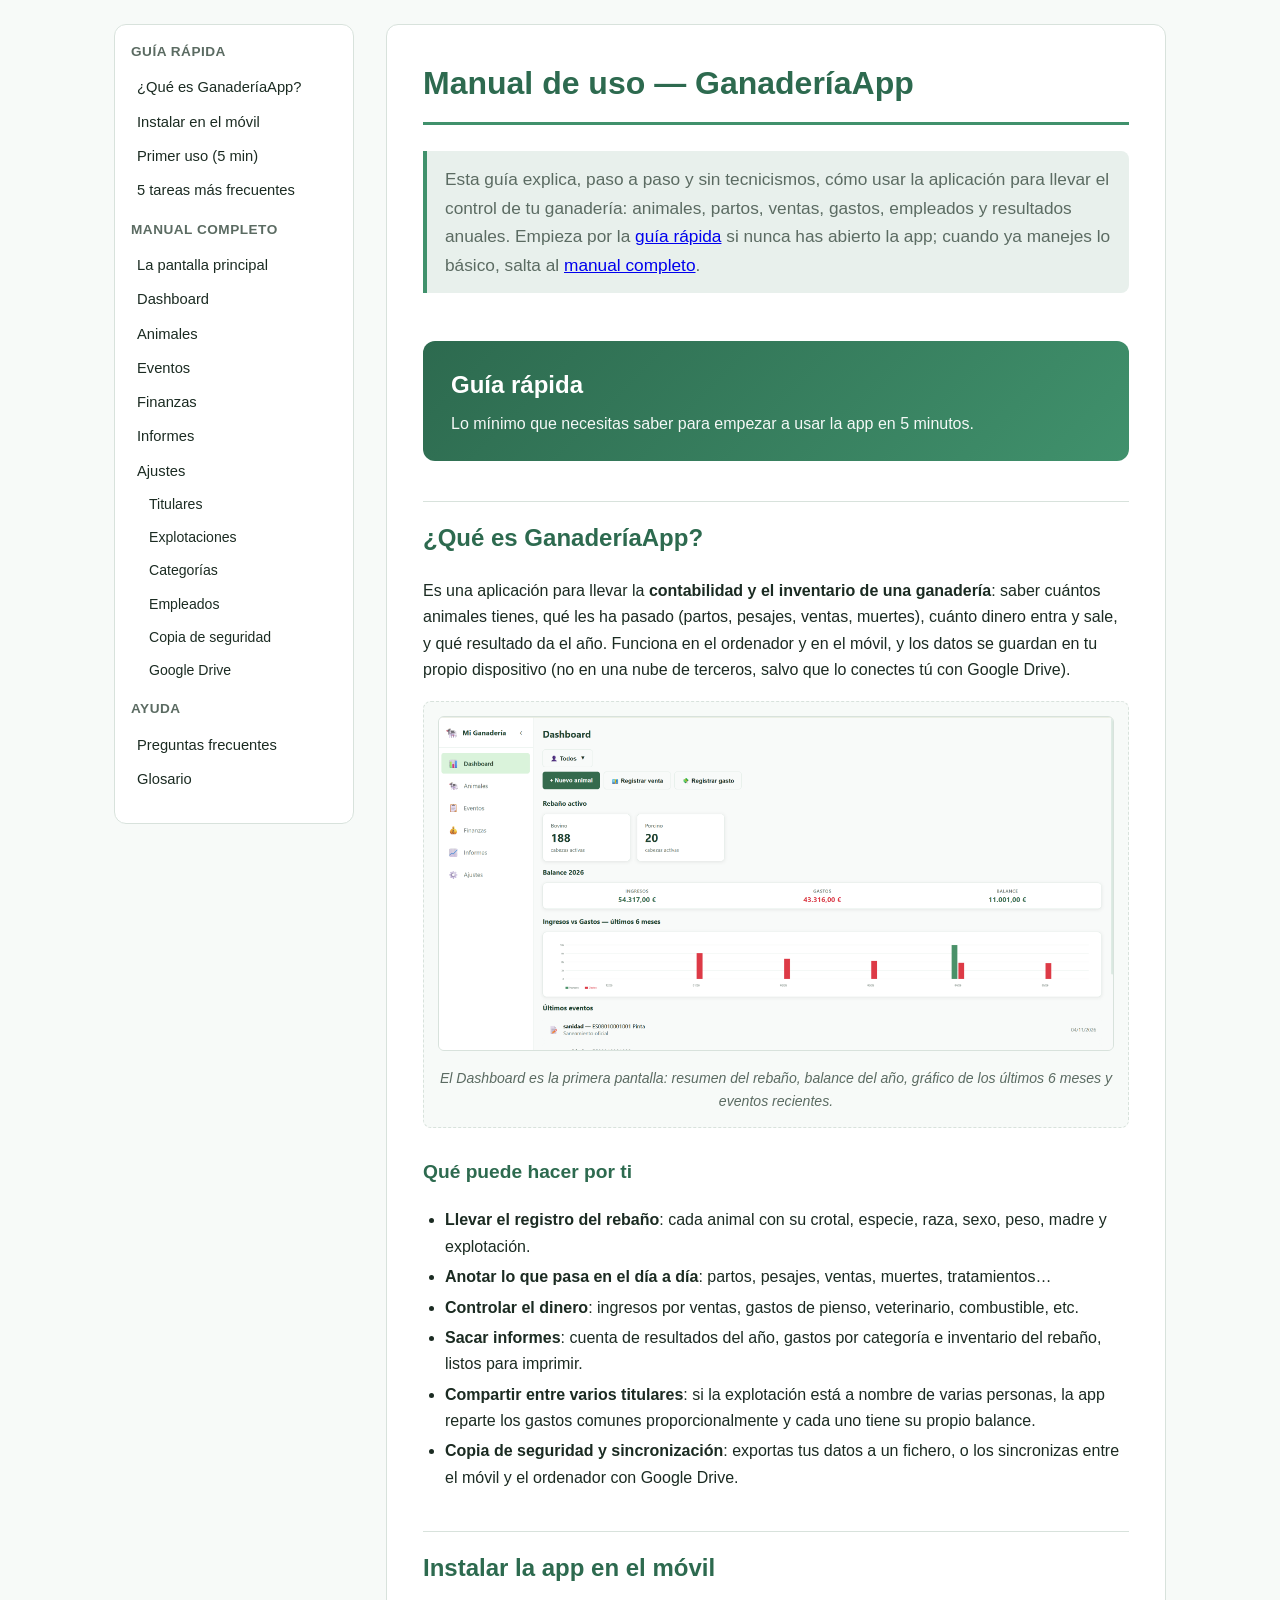
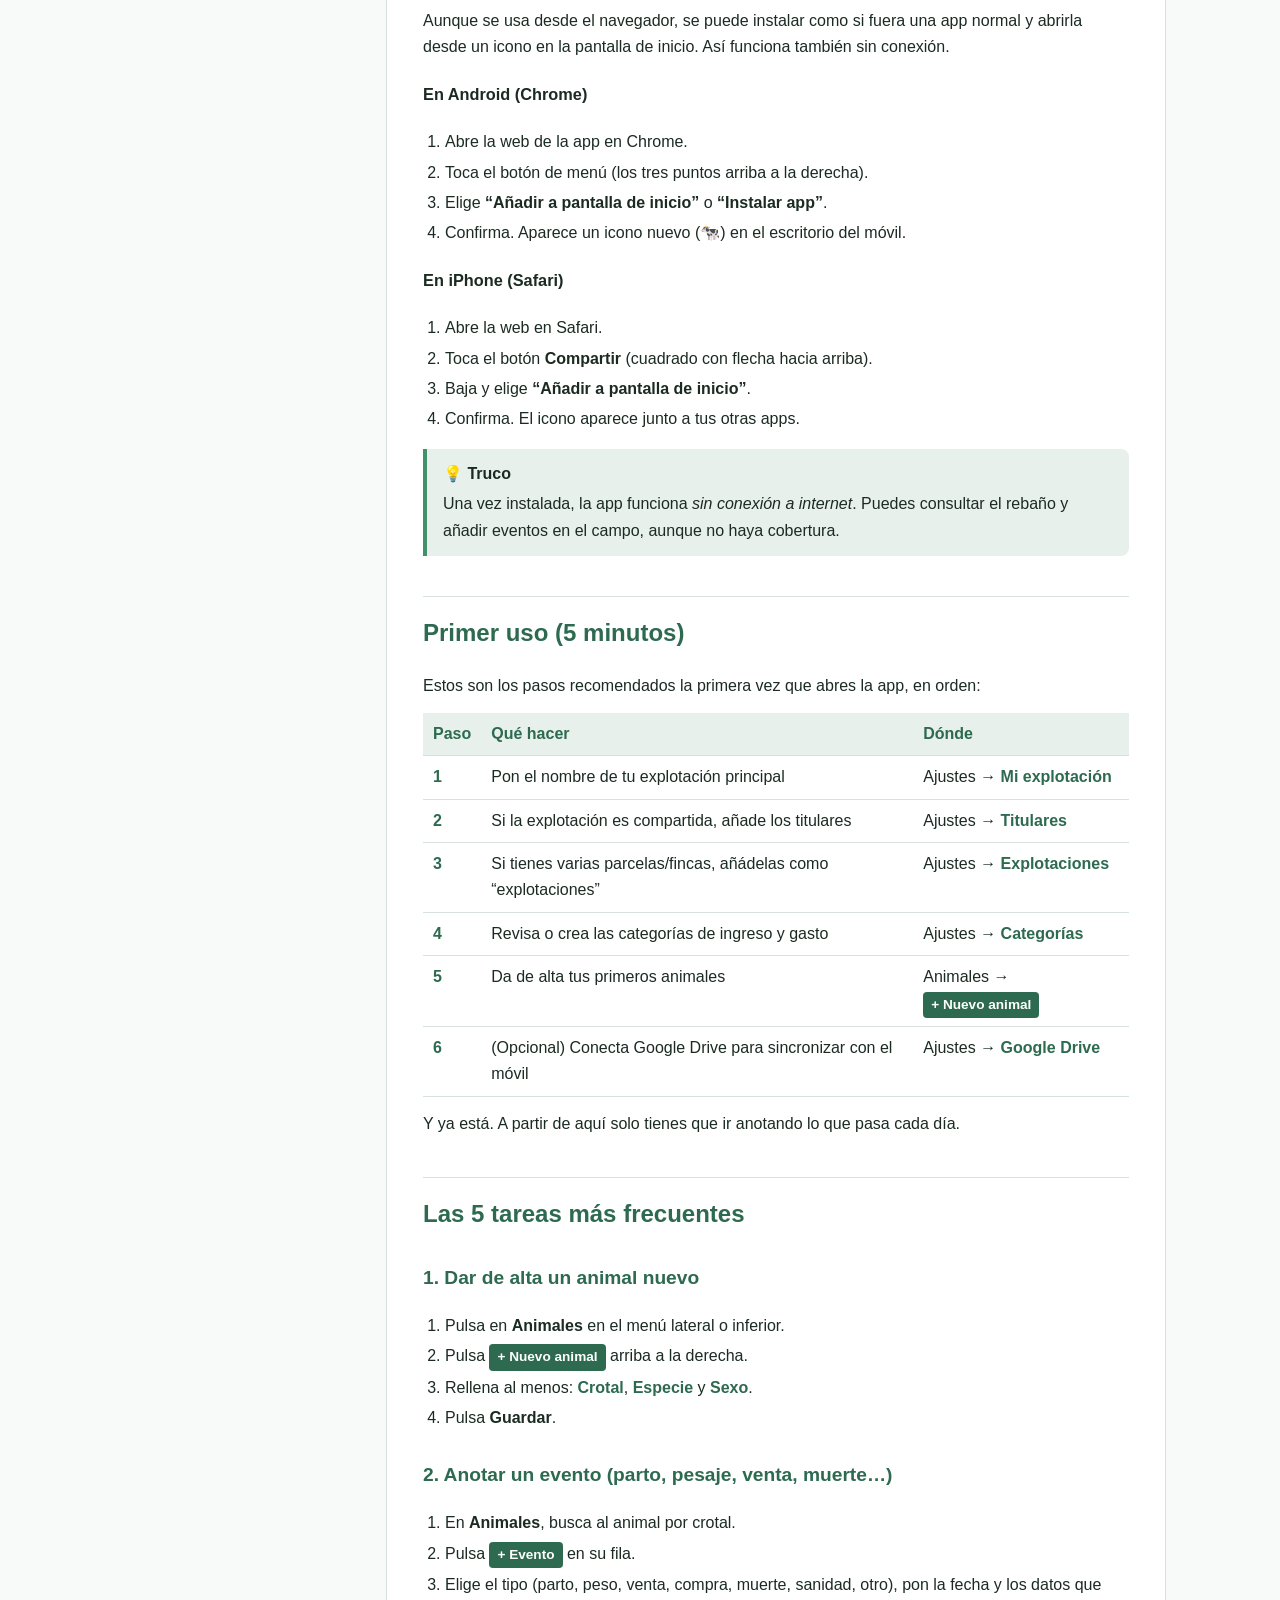
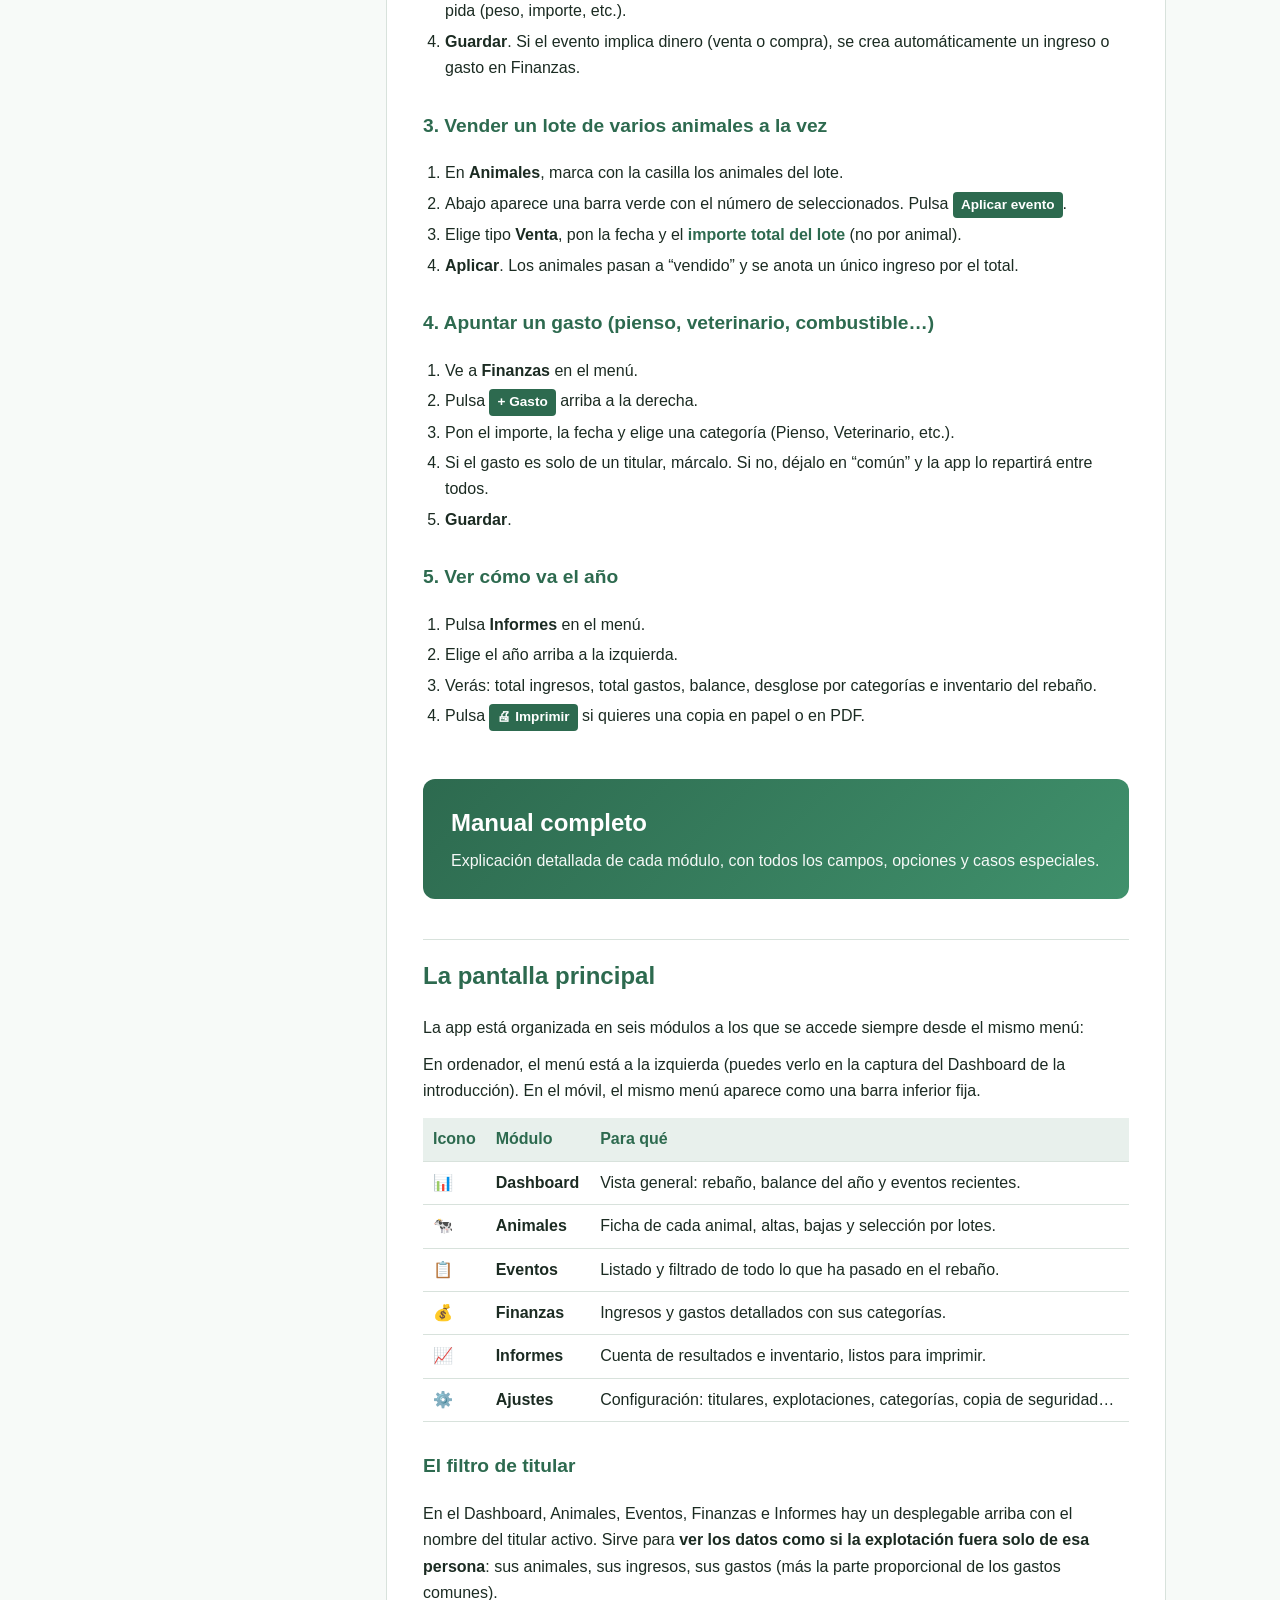
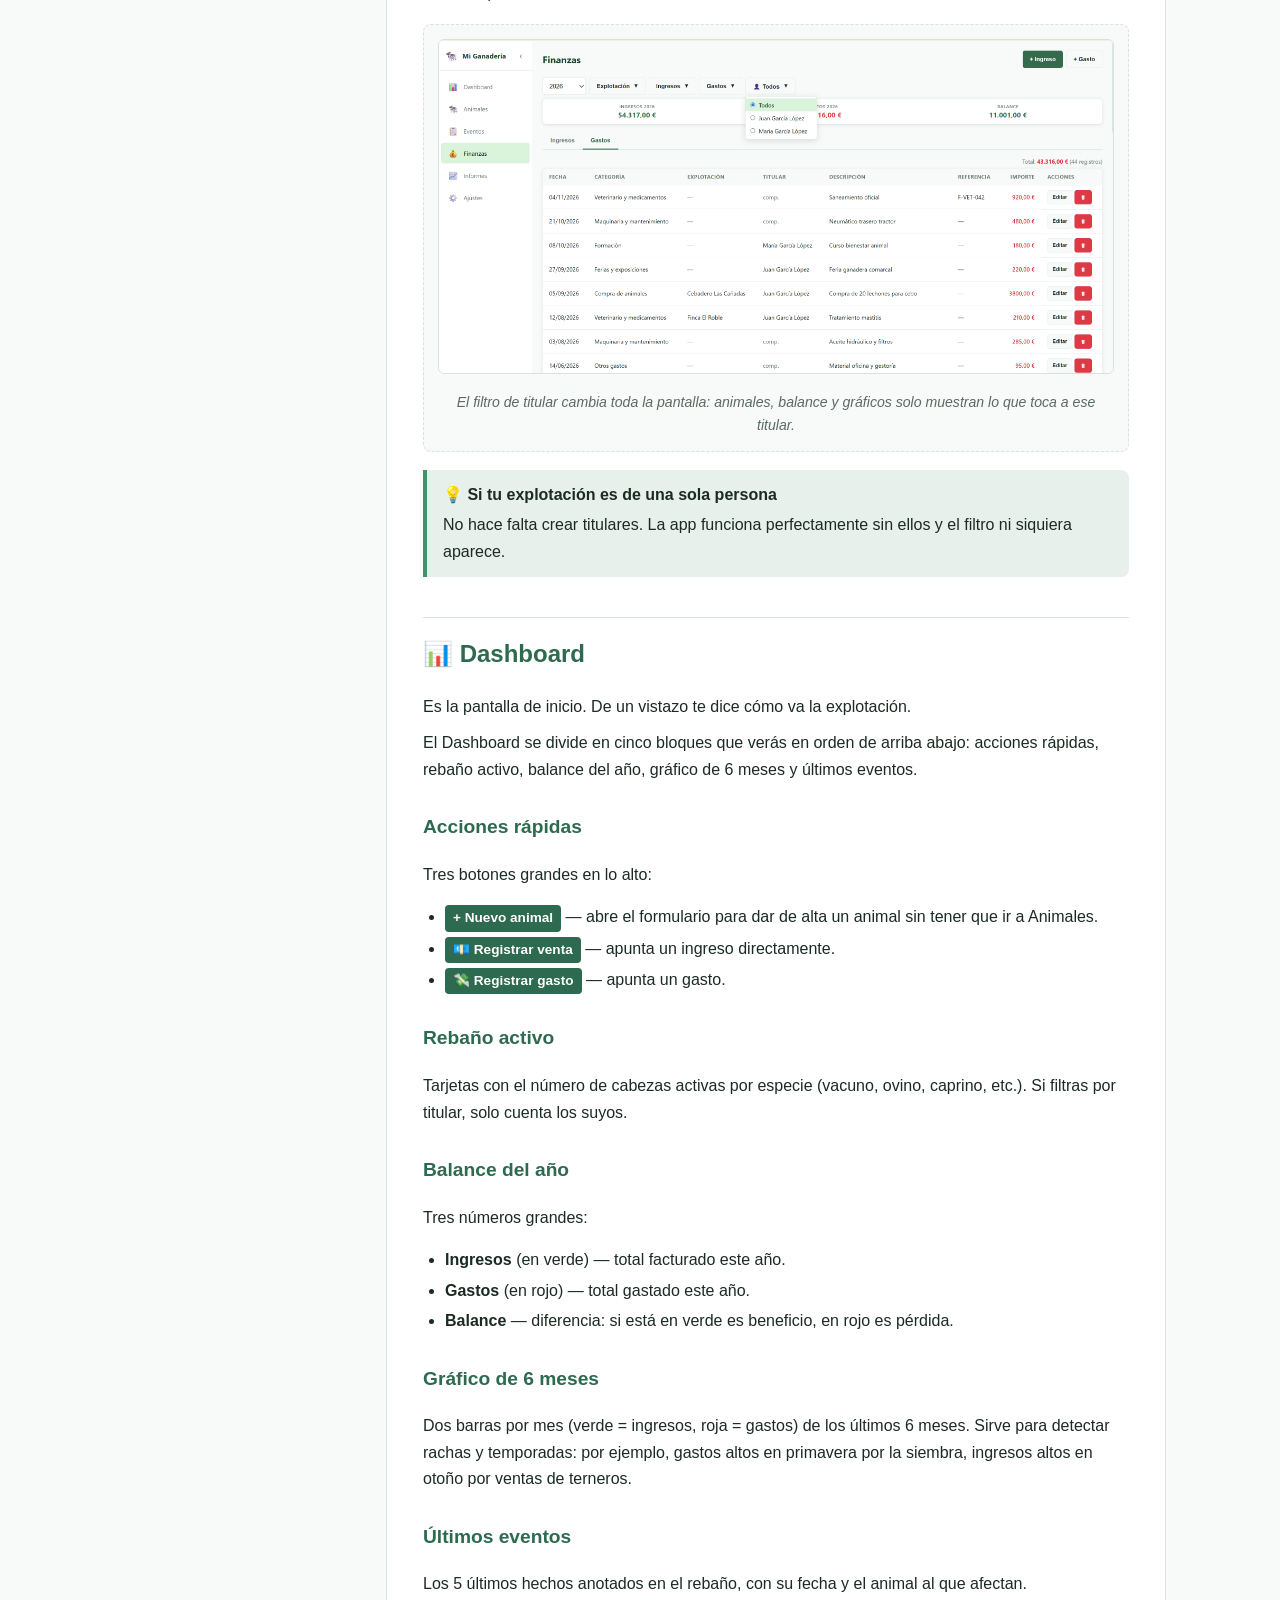
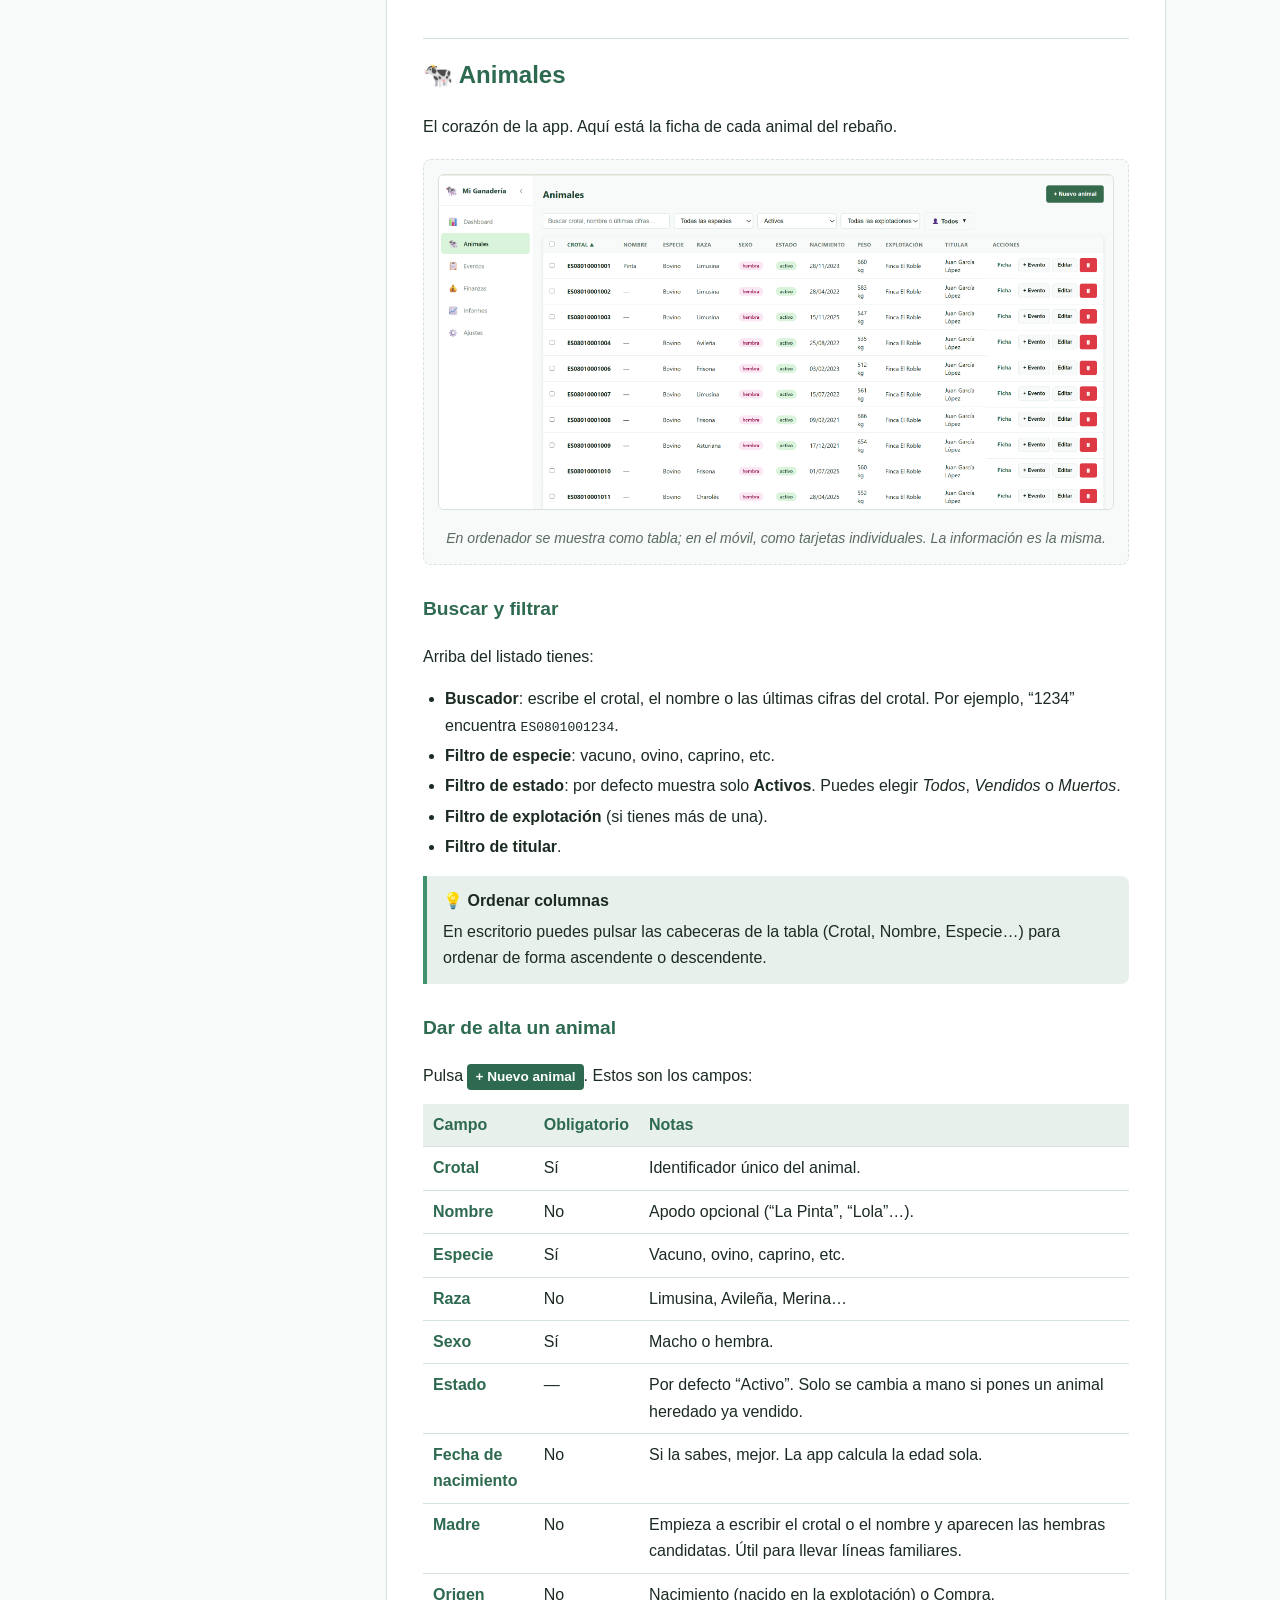
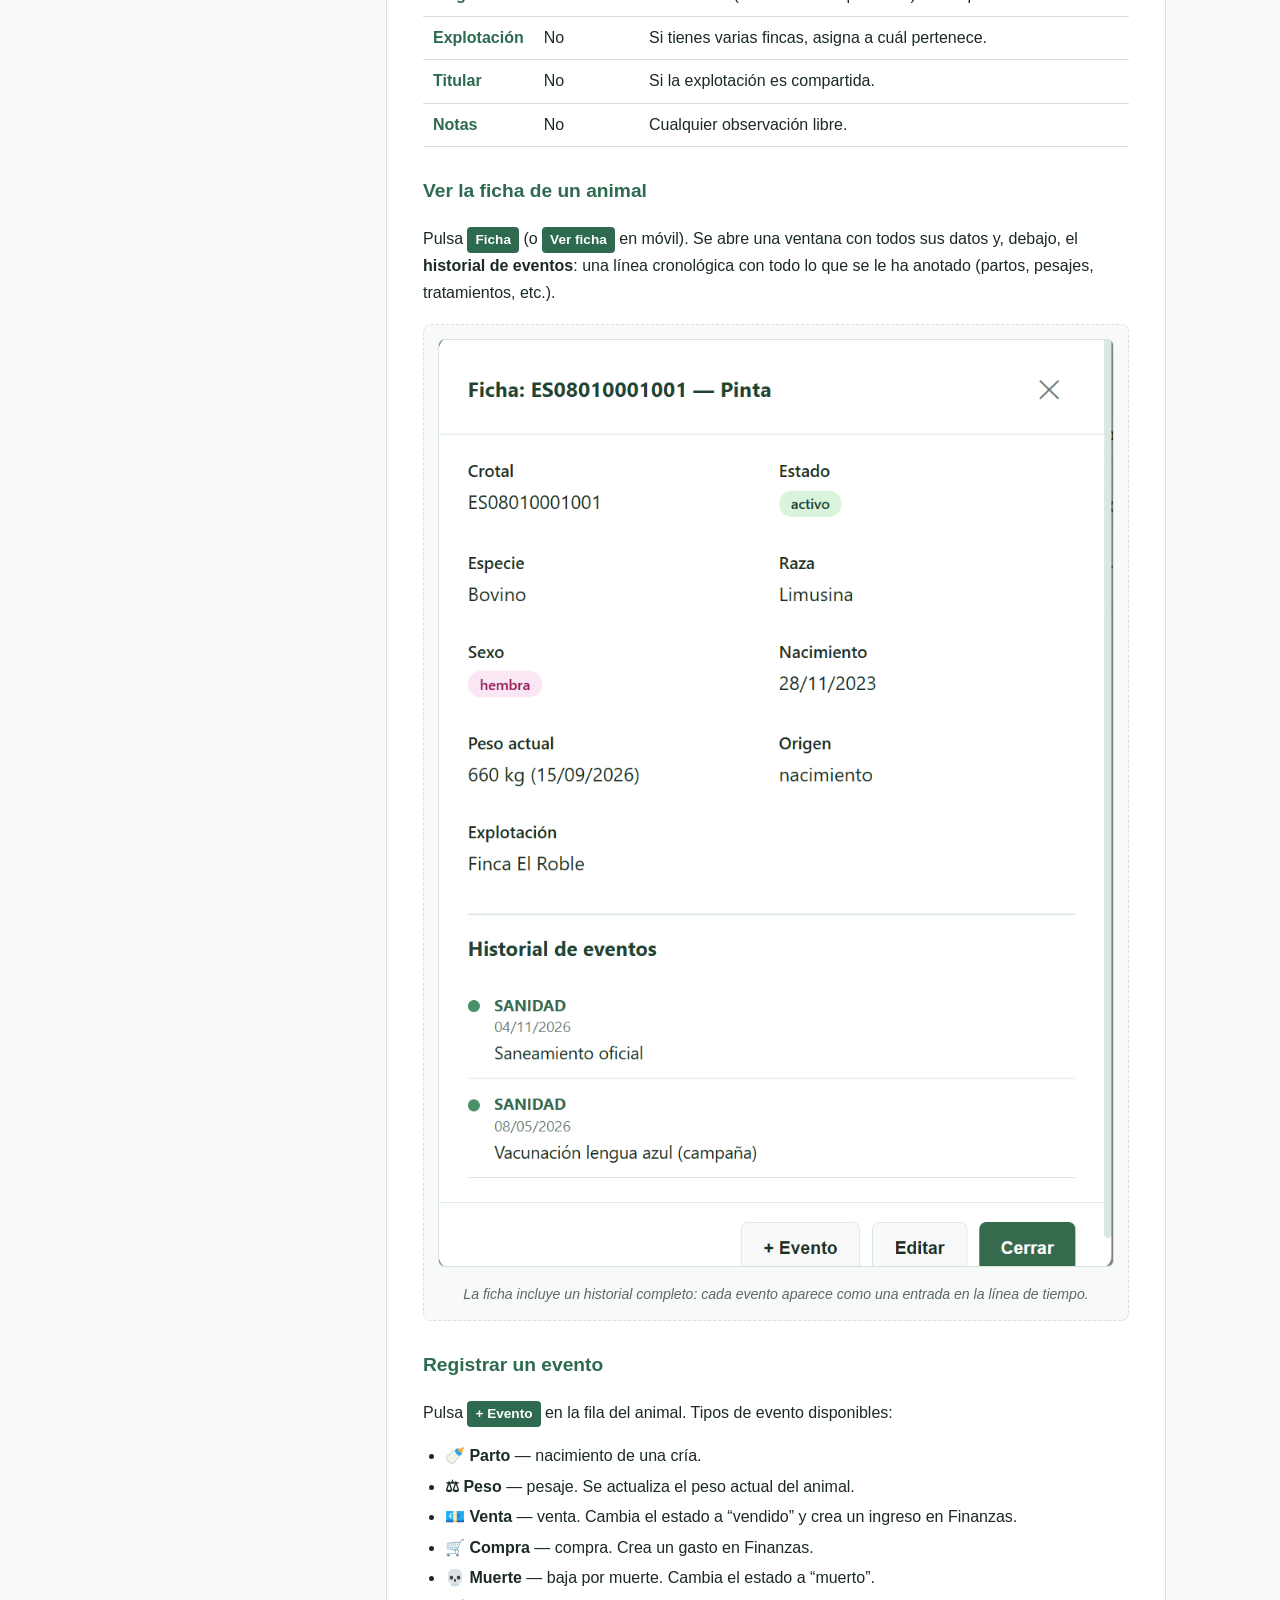
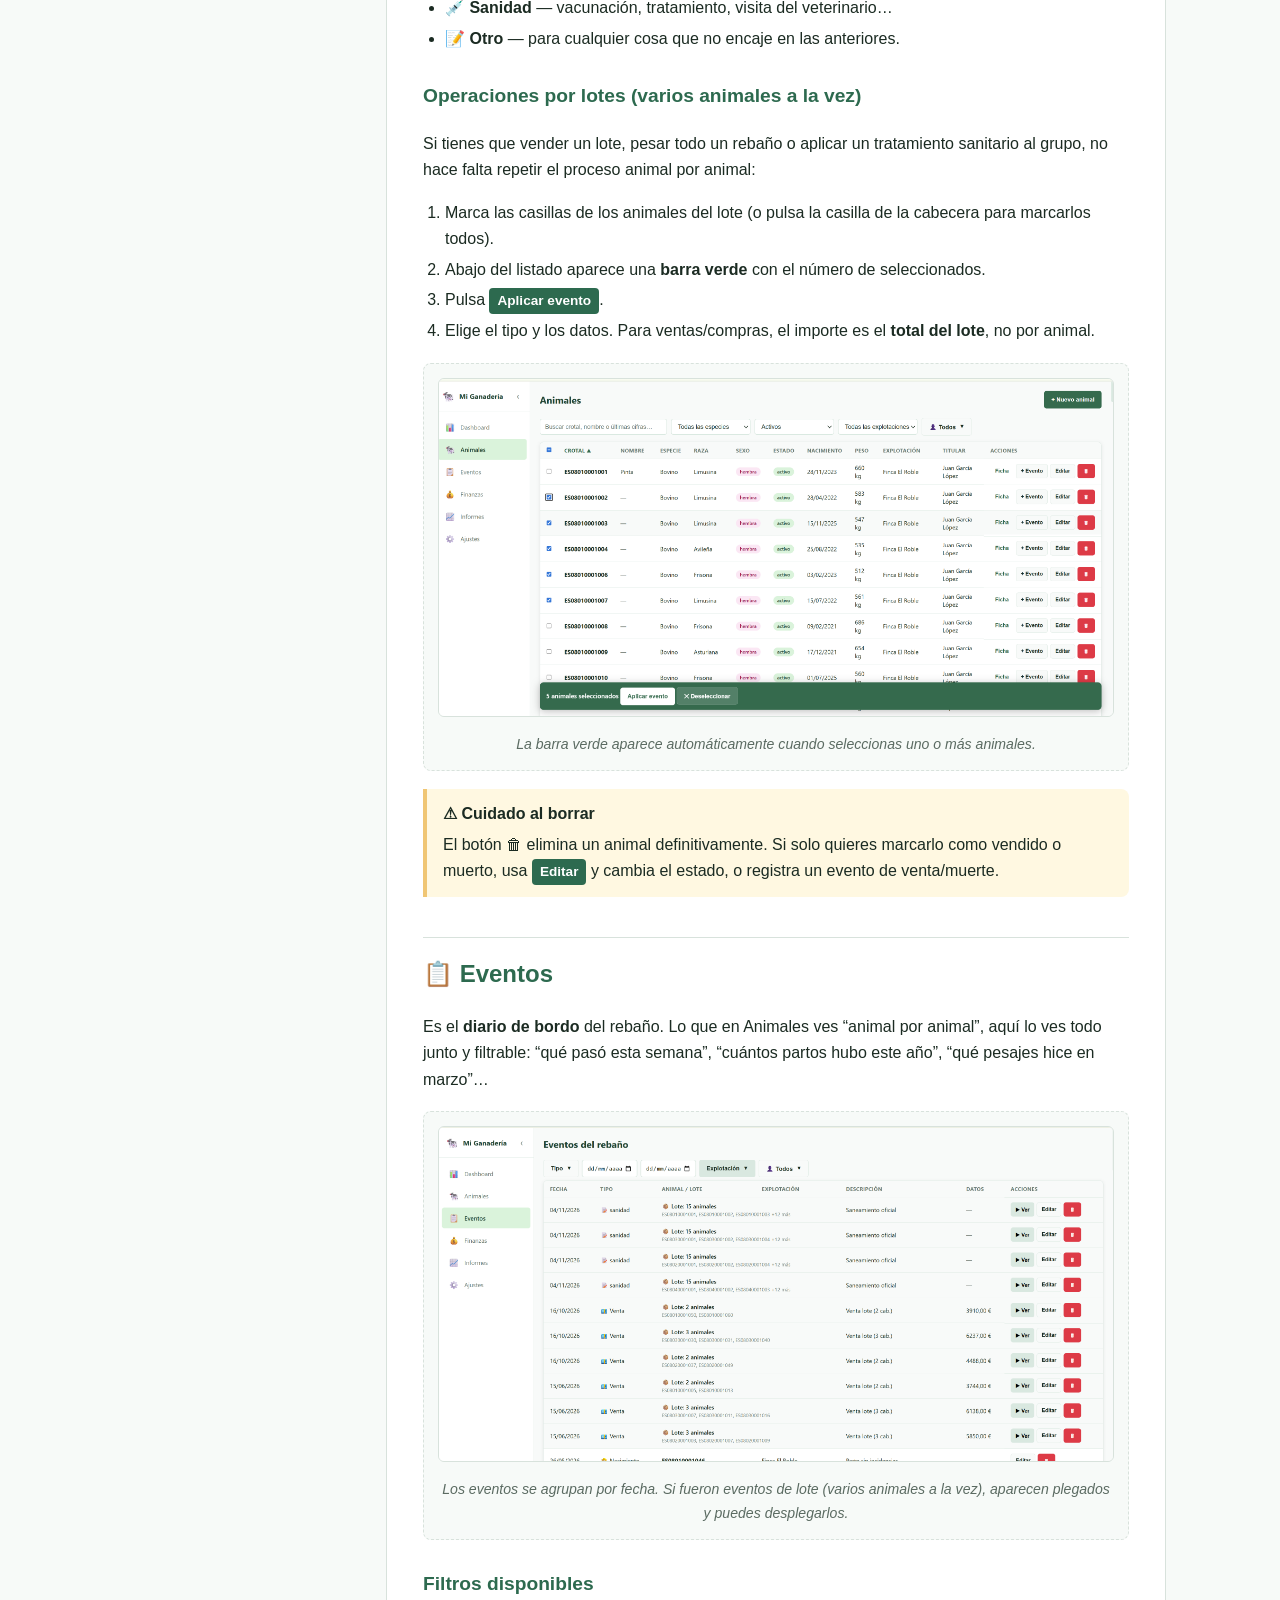
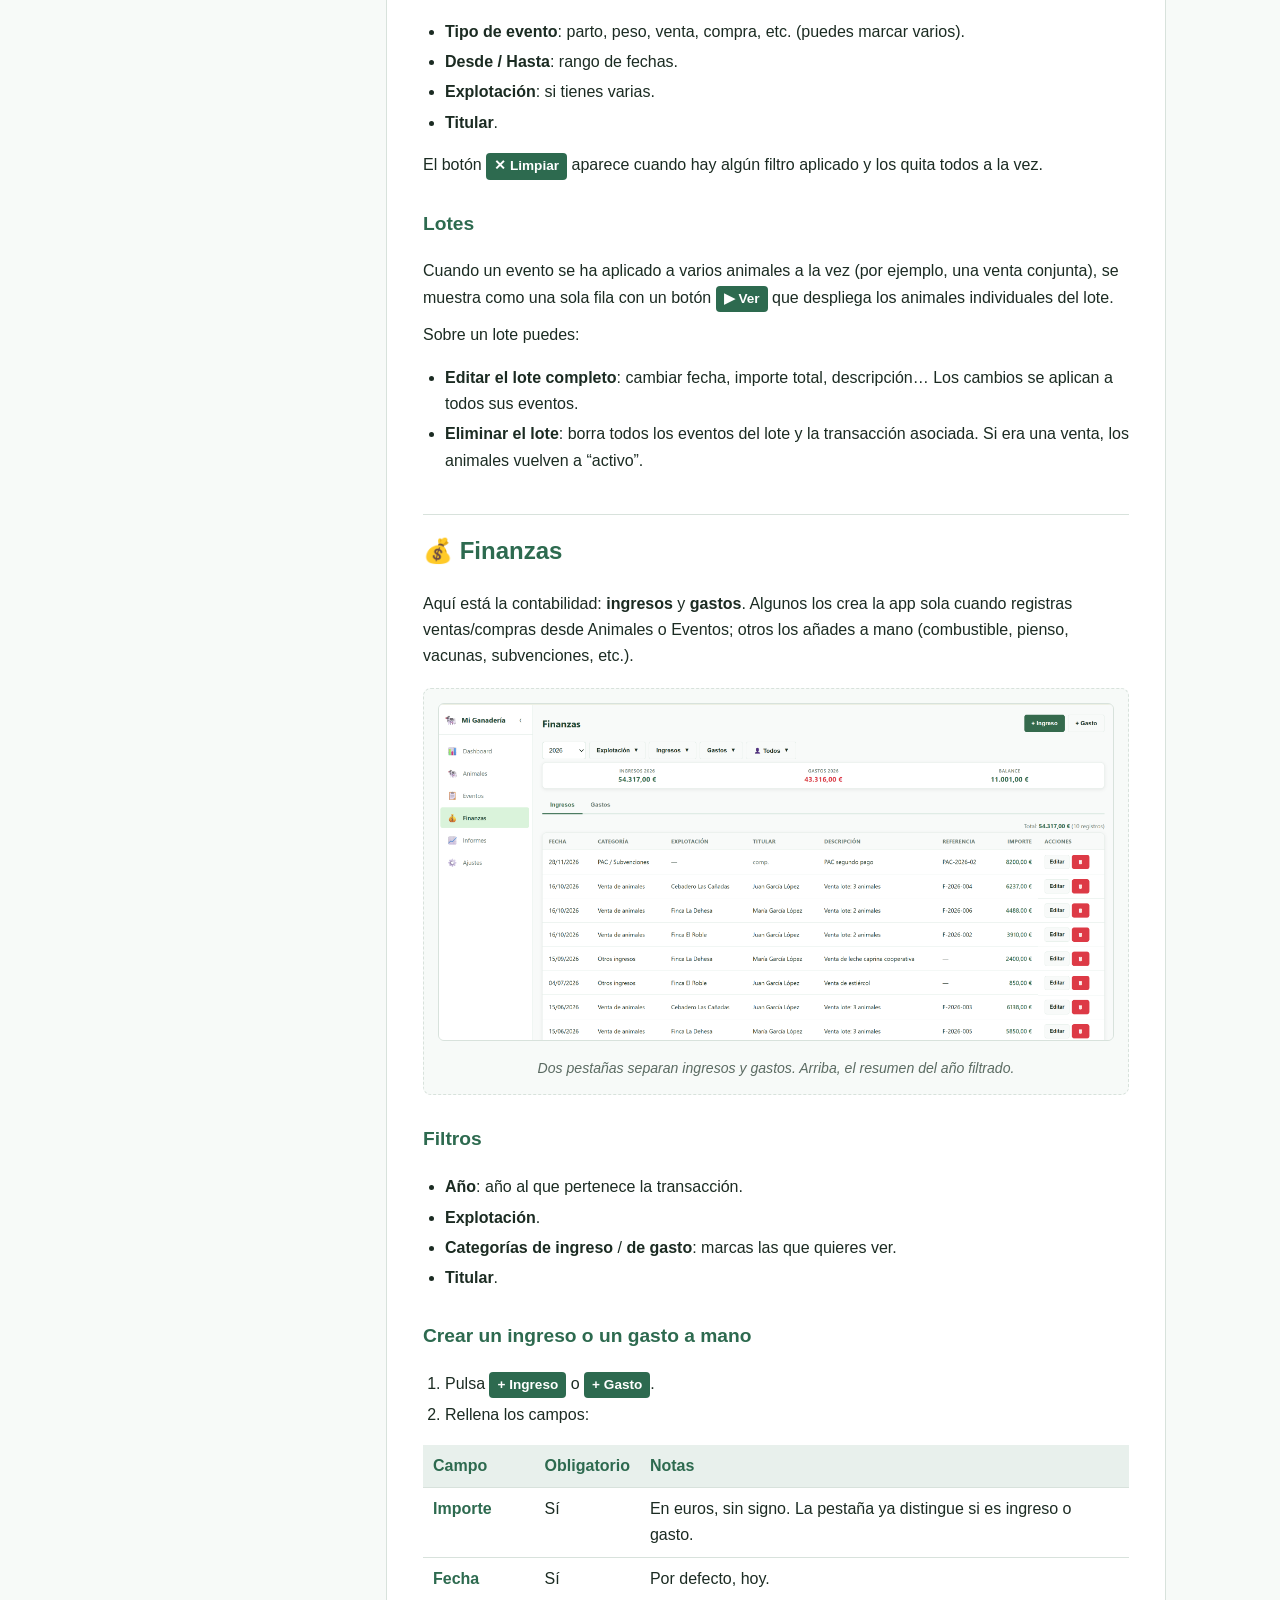
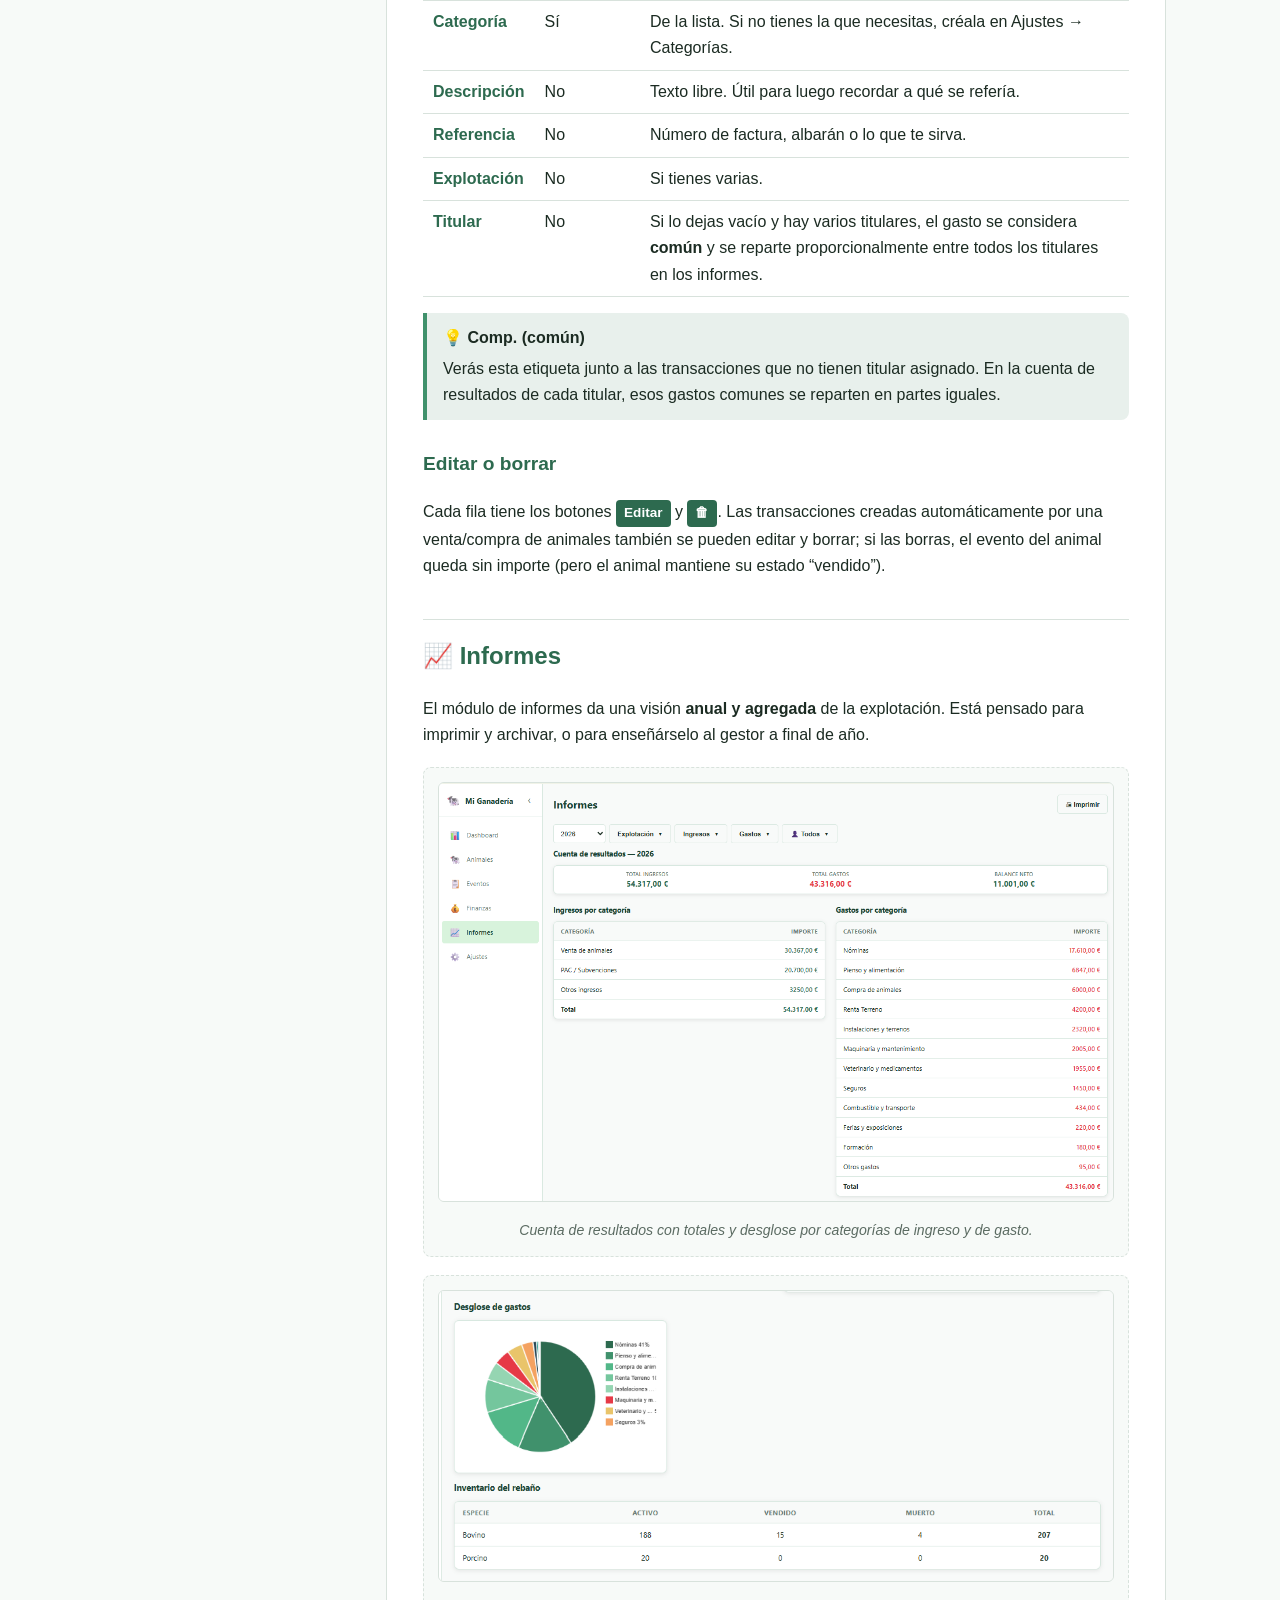
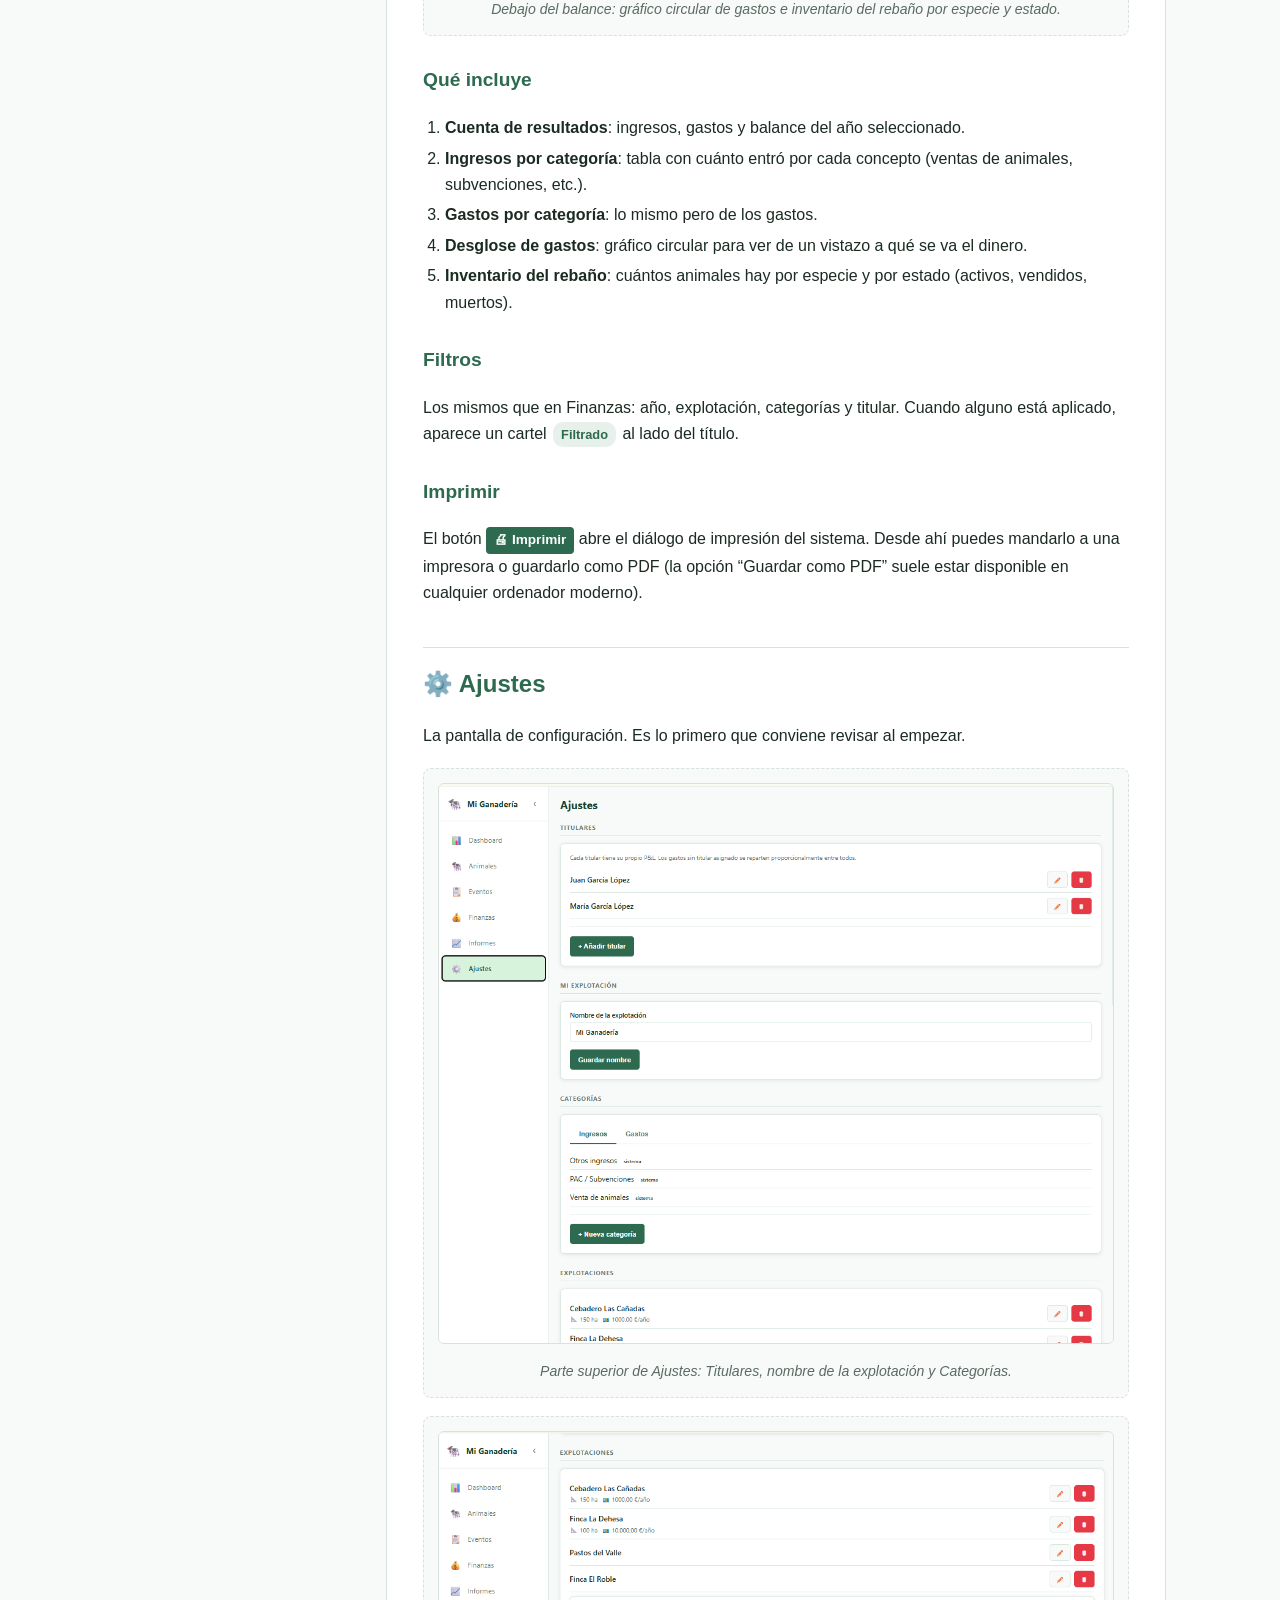
==== commit a4b645c0: "docs(manual): añadir capturas reales al manual de uso - 14 capturas guardadas en docs/img/ (todas la" ====
--- a/MANUAL.html
+++ b/MANUAL.html
@@ -317,12 +317,6 @@
   <li>Confirma. El icono aparece junto a tus otras apps.</li>
 </ol>
 
-<figure>
-  <img src="docs/img/install-mobile.png" alt="Instalar la app en el móvil" onerror="this.style.display='none';this.nextElementSibling.style.display='flex'">
-  <span class="img-placeholder" style="display:none">[ Captura del menú del navegador móvil con la opción "Añadir a pantalla de inicio" resaltada ]</span>
-  <figcaption>El proceso de instalación es el mismo que para cualquier otra app web.</figcaption>
-</figure>
-
 <div class="callout tip">
   <strong>💡 Truco</strong>
   Una vez instalada, la app funciona <em>sin conexión a internet</em>. Puedes consultar el rebaño y
@@ -407,11 +401,7 @@
 
 <p>La app está organizada en seis módulos a los que se accede siempre desde el mismo menú:</p>
 
-<figure>
-  <img src="docs/img/interfaz-menus.png" alt="Menús de navegación de la app" onerror="this.style.display='none';this.nextElementSibling.style.display='flex'">
-  <span class="img-placeholder" style="display:none">[ Captura: pantalla de la app señalando con flechas el menú lateral en escritorio y el menú inferior en móvil ]</span>
-  <figcaption>En ordenador, el menú está a la izquierda. En móvil, abajo del todo.</figcaption>
-</figure>
+<p>En ordenador, el menú está a la izquierda (puedes verlo en la captura del Dashboard de la introducción). En el móvil, el mismo menú aparece como una barra inferior fija.</p>
 
 <table class="steps">
   <thead><tr><th>Icono</th><th>Módulo</th><th>Para qué</th></tr></thead>
@@ -452,11 +442,7 @@
 
 <p>Es la pantalla de inicio. De un vistazo te dice cómo va la explotación.</p>
 
-<figure>
-  <img src="docs/img/dashboard-detalle.png" alt="Dashboard con sus tres bloques principales" onerror="this.style.display='none';this.nextElementSibling.style.display='flex'">
-  <span class="img-placeholder" style="display:none">[ Captura del Dashboard mostrando: los 3 botones de acción rápida, los KPIs por especie, el balance, el gráfico y los últimos eventos ]</span>
-  <figcaption>El Dashboard se divide en cinco bloques: acciones rápidas, rebaño activo, balance del año, gráfico de 6 meses y últimos eventos.</figcaption>
-</figure>
+<p>El Dashboard se divide en cinco bloques que verás en orden de arriba abajo: acciones rápidas, rebaño activo, balance del año, gráfico de 6 meses y últimos eventos.</p>
 
 <h3>Acciones rápidas</h3>
 <p>Tres botones grandes en lo alto:</p>
@@ -703,9 +689,15 @@
 </p>
 
 <figure>
-  <img src="docs/img/informes-anual.png" alt="Informe anual" onerror="this.style.display='none';this.nextElementSibling.style.display='flex'">
-  <span class="img-placeholder" style="display:none">[ Captura: pantalla de Informes con la cuenta de resultados, las dos tablas de categorías, el gráfico circular de gastos y la tabla de inventario del rebaño ]</span>
-  <figcaption>Toda la información del año en una sola pantalla.</figcaption>
+  <img src="docs/img/informes-anual.png" alt="Cuenta de resultados anual" onerror="this.style.display='none';this.nextElementSibling.style.display='flex'">
+  <span class="img-placeholder" style="display:none">[ Captura: pantalla de Informes con la cuenta de resultados arriba y las dos tablas por categoría ]</span>
+  <figcaption>Cuenta de resultados con totales y desglose por categorías de ingreso y de gasto.</figcaption>
+</figure>
+
+<figure>
+  <img src="docs/img/informes-anual-2.png" alt="Desglose de gastos e inventario del rebaño" onerror="this.style.display='none';this.nextElementSibling.style.display='flex'">
+  <span class="img-placeholder" style="display:none">[ Captura: gráfico circular del desglose de gastos y tabla del inventario del rebaño por especie ]</span>
+  <figcaption>Debajo del balance: gráfico circular de gastos e inventario del rebaño por especie y estado.</figcaption>
 </figure>
 
 <h3>Qué incluye</h3>
@@ -736,9 +728,15 @@
 <p>La pantalla de configuración. Es lo primero que conviene revisar al empezar.</p>
 
 <figure>
-  <img src="docs/img/ajustes-general.png" alt="Pantalla de ajustes" onerror="this.style.display='none';this.nextElementSibling.style.display='flex'">
-  <span class="img-placeholder" style="display:none">[ Captura: pantalla de Ajustes mostrando las secciones principales (Titulares, Mi explotación, Categorías, Explotaciones, Empleados, Copia de seguridad, Google Drive, Versión y Zona peligrosa) ]</span>
-  <figcaption>Ajustes está dividido en secciones; te puedes mover por ellas haciendo scroll.</figcaption>
+  <img src="docs/img/ajustes-general.png" alt="Ajustes: parte superior" onerror="this.style.display='none';this.nextElementSibling.style.display='flex'">
+  <span class="img-placeholder" style="display:none">[ Captura: Ajustes — Titulares, Mi explotación y Categorías ]</span>
+  <figcaption>Parte superior de Ajustes: Titulares, nombre de la explotación y Categorías.</figcaption>
+</figure>
+
+<figure>
+  <img src="docs/img/ajustes-general-2.png" alt="Ajustes: Explotaciones y Empleados" onerror="this.style.display='none';this.nextElementSibling.style.display='flex'">
+  <span class="img-placeholder" style="display:none">[ Captura: Ajustes — Explotaciones con sus totales y Empleados con sueldos ]</span>
+  <figcaption>Bajando un poco: Explotaciones (con totales de hectáreas y renta anual) y Empleados (con sueldos, % Seguridad Social y coste total).</figcaption>
 </figure>
 
 
